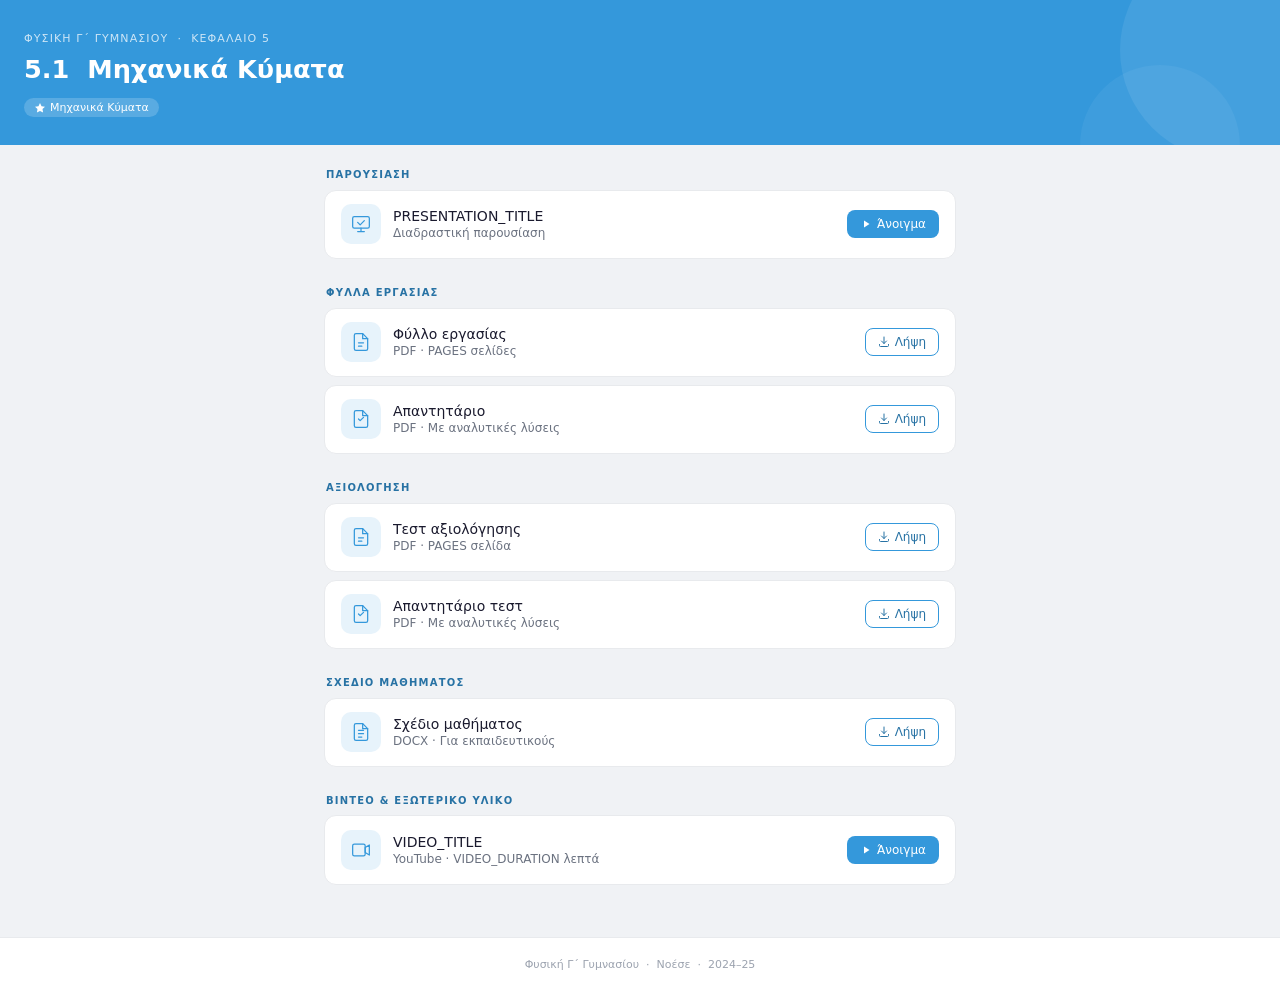
==== 05-chapter/05-01/index.html @ fda153d3 "added index page for 05-01" ====
<!DOCTYPE html>
<html lang="el">
<head>
<meta charset="UTF-8">
<meta name="viewport" content="width=device-width, initial-scale=1.0">
<title><!-- SECTION_TITLE --> — Φυσική Γ΄ Γυμνασίου</title>
<style>
  /* =====================================================
     ΟΔΗΓΙΕΣ ΠΡΟΣΑΡΜΟΓΗΣ
     =====================================================
     1. Άλλαξε το --chapter-color με το χρώμα του κεφαλαίου
     2. Συμπλήρωσε τα CHAPTER_* και SECTION_* placeholders
     3. Συμπλήρωσε τα αρχεία στα αντίστοιχα <ul> sections
     4. Διέγραψε sections που δεν χρειάζεσαι
     =====================================================

     ΧΡΩΜΑΤΑ ΚΕΦΑΛΑΙΩΝ (από template.tex):
       Κεφ. 1: #3498DB  (Μπλε)
       Κεφ. 2: #2ECC71  (Πράσινο)
       Κεφ. 3: #E74C3C  (Κόκκινο)
       Κεφ. 4: #9B59B6  (Μοβ)
       Κεφ. 5: #F1C40F  (Κίτρινο)  → text: #7a6200
       Κεφ. 6: #E67E22  (Πορτοκαλί)
       Κεφ. 7: #1ABC9C  (Τιρκουάζ)
       Κεφ. 8: #EC7063  (Κοραλί)
  ===================================================== */

  :root {
    --chapter-color: #3498DB; /* ← ΑΛΛΑΞΕ ΕΔΩ */
    --chapter-color-dark: color-mix(in srgb, var(--chapter-color) 75%, #000);
    --chapter-color-light: color-mix(in srgb, var(--chapter-color) 12%, #fff);
    --chapter-color-text: #fff; /* για κίτρινο κεφ.5 βάλε #7a6200 */
  }

  *, *::before, *::after { box-sizing: border-box; margin: 0; padding: 0; }

  body {
    font-family: 'Segoe UI', system-ui, -apple-system, sans-serif;
    background: #f0f2f5;
    color: #1a1a2e;
    min-height: 100vh;
    display: flex;
    flex-direction: column;
  }

  /* ── HEADER ── */
  .header {
    background: var(--chapter-color);
    color: var(--chapter-color-text);
    padding: 2rem 1.5rem 1.75rem;
    position: relative;
    overflow: hidden;
  }

  .header::before {
    content: '';
    position: absolute;
    right: -60px; top: -60px;
    width: 220px; height: 220px;
    border-radius: 50%;
    background: rgba(255,255,255,0.08);
    pointer-events: none;
  }

  .header::after {
    content: '';
    position: absolute;
    right: 40px; bottom: -80px;
    width: 160px; height: 160px;
    border-radius: 50%;
    background: rgba(255,255,255,0.05);
    pointer-events: none;
  }

  .breadcrumb {
    font-size: 11px;
    letter-spacing: 0.1em;
    text-transform: uppercase;
    opacity: 0.75;
    margin-bottom: 0.5rem;
    position: relative;
  }

  .header h1 {
    font-size: clamp(1.2rem, 4vw, 1.6rem);
    font-weight: 600;
    line-height: 1.3;
    position: relative;
  }

  .header-meta {
    display: flex;
    align-items: center;
    gap: 0.5rem;
    margin-top: 0.75rem;
    position: relative;
  }

  .badge {
    display: inline-flex;
    align-items: center;
    gap: 4px;
    background: rgba(255,255,255,0.18);
    border-radius: 20px;
    padding: 3px 10px;
    font-size: 11px;
    font-weight: 500;
  }

  /* ── MAIN CONTENT ── */
  main {
    flex: 1;
    padding: 1.5rem;
    max-width: 680px;
    width: 100%;
    margin: 0 auto;
  }

  .section-group {
    margin-bottom: 1.75rem;
  }

  .section-label {
    font-size: 10px;
    font-weight: 700;
    letter-spacing: 0.12em;
    text-transform: uppercase;
    color: var(--chapter-color-dark);
    margin-bottom: 0.6rem;
    padding-left: 2px;
  }

  /* ── FILE CARDS ── */
  .file-list {
    list-style: none;
    display: flex;
    flex-direction: column;
    gap: 0.5rem;
  }

  .file-card {
    background: #fff;
    border: 1px solid #e8eaed;
    border-radius: 12px;
    padding: 0.85rem 1rem;
    display: flex;
    align-items: center;
    gap: 12px;
    transition: border-color 0.15s, box-shadow 0.15s;
  }

  .file-card:hover {
    border-color: var(--chapter-color);
    box-shadow: 0 2px 12px color-mix(in srgb, var(--chapter-color) 15%, transparent);
  }

  .file-icon {
    width: 40px; height: 40px;
    border-radius: 10px;
    display: flex; align-items: center; justify-content: center;
    flex-shrink: 0;
    background: var(--chapter-color-light);
  }

  .file-icon svg { width: 20px; height: 20px; }

  .file-info { flex: 1; min-width: 0; }

  .file-name {
    font-size: 14px;
    font-weight: 500;
    color: #1a1a2e;
    white-space: nowrap;
    overflow: hidden;
    text-overflow: ellipsis;
  }

  .file-desc {
    font-size: 12px;
    color: #6b7280;
    margin-top: 2px;
  }

  .file-actions { display: flex; gap: 6px; flex-shrink: 0; }

  .btn {
    display: inline-flex;
    align-items: center;
    gap: 5px;
    border-radius: 8px;
    padding: 6px 12px;
    font-size: 12px;
    font-weight: 500;
    cursor: pointer;
    text-decoration: none;
    transition: all 0.15s;
    white-space: nowrap;
    border: 1px solid transparent;
  }

  .btn-primary {
    background: var(--chapter-color);
    color: var(--chapter-color-text);
  }
  .btn-primary:hover {
    background: var(--chapter-color-dark);
  }

  .btn-secondary {
    background: transparent;
    color: var(--chapter-color-dark);
    border-color: var(--chapter-color);
  }
  .btn-secondary:hover {
    background: var(--chapter-color-light);
  }

  /* ── FOOTER ── */
  footer {
    text-align: center;
    padding: 1.25rem;
    font-size: 11px;
    color: #9ca3af;
    border-top: 1px solid #e8eaed;
    background: #fff;
  }

  footer a { color: inherit; text-decoration: none; }

  /* ── RESPONSIVE ── */
  @media (max-width: 480px) {
    .file-name { font-size: 13px; }
    .btn { padding: 5px 9px; font-size: 11px; }
    .header { padding: 1.5rem 1.25rem 1.5rem; }
    main { padding: 1.25rem; }
  }
</style>
</head>
<body>

<!-- =====================================================
     HEADER
     Άλλαξε: CHAPTER_NUM, CHAPTER_TITLE, SECTION_NUM, SECTION_TITLE
     ===================================================== -->
<header class="header">
  <div class="breadcrumb">
    Φυσική Γ΄ Γυμνασίου &nbsp;·&nbsp; Κεφάλαιο 5
  </div>
  <h1>5.1 &nbsp;Μηχανικά Κύματα</h1>
  <div class="header-meta">
    <span class="badge">
      <!-- Εικονίδιο -->
      <svg viewBox="0 0 24 24" fill="none" width="12" height="12">
        <path d="M12 2l3.09 6.26L22 9.27l-5 4.87 1.18 6.88L12 17.77l-6.18 3.25L7 14.14 2 9.27l6.91-1.01L12 2z"
              fill="currentColor"/>
      </svg>
      Μηχανικά Κύματα
    </span>
  </div>
</header>

<!-- =====================================================
     ΠΕΡΙΕΧΟΜΕΝΟ
     Οδηγίες:
       - Διέγραψε sections που δεν χρειάζεσαι
       - Στο href βάλε το όνομα αρχείου (π.χ. presentation.html)
       - Παρουσιάσεις → btn-primary + "Άνοιγμα"
       - Downloadable → btn-secondary + "Λήψη" + download attribute
     ===================================================== -->
<main>

  <!-- ΠΑΡΟΥΣΙΑΣΗ (reveal.js) -->
  <div class="section-group">
    <div class="section-label">Παρουσίαση</div>
    <ul class="file-list">

      <li class="file-card">
        <div class="file-icon">
          <!-- Εικονίδιο presentation -->
          <svg viewBox="0 0 24 24" fill="none">
            <rect x="2" y="3" width="20" height="14" rx="2"
                  stroke="var(--chapter-color)" stroke-width="1.5"/>
            <path d="M8 21h8M12 17v4"
                  stroke="var(--chapter-color)" stroke-width="1.5" stroke-linecap="round"/>
            <path d="M8 10l3 3 5-5"
                  stroke="var(--chapter-color)" stroke-width="1.5" stroke-linecap="round" stroke-linejoin="round"/>
          </svg>
        </div>
        <div class="file-info">
          <div class="file-name">PRESENTATION_TITLE</div>
          <div class="file-desc">Διαδραστική παρουσίαση</div>
        </div>
        <div class="file-actions">
          <a href="presentation.html" class="btn btn-primary">
            <!-- play icon -->
            <svg viewBox="0 0 24 24" fill="currentColor" width="12" height="12">
              <path d="M8 5v14l11-7z"/>
            </svg>
            Άνοιγμα
          </a>
        </div>
      </li>

    </ul>
  </div>

  <!-- ΦΥΛΛΑ ΕΡΓΑΣΙΑΣ -->
  <div class="section-group">
    <div class="section-label">Φύλλα εργασίας</div>
    <ul class="file-list">

      <li class="file-card">
        <div class="file-icon">
          <!-- Εικονίδιο PDF -->
          <svg viewBox="0 0 24 24" fill="none">
            <path d="M14 2H6a2 2 0 00-2 2v16a2 2 0 002 2h12a2 2 0 002-2V8z"
                  stroke="var(--chapter-color)" stroke-width="1.5"/>
            <path d="M14 2v6h6M9 13h6M9 17h4"
                  stroke="var(--chapter-color)" stroke-width="1.5" stroke-linecap="round"/>
          </svg>
        </div>
        <div class="file-info">
          <div class="file-name">Φύλλο εργασίας</div>
          <div class="file-desc">PDF · PAGES σελίδες</div>
        </div>
        <div class="file-actions">
          <a href="worksheet.pdf" download class="btn btn-secondary">
            <!-- download icon -->
            <svg viewBox="0 0 24 24" fill="none" width="12" height="12"
                 stroke="currentColor" stroke-width="2" stroke-linecap="round">
              <path d="M12 2v13M7 10l5 5 5-5M3 17v2a2 2 0 002 2h14a2 2 0 002-2v-2"/>
            </svg>
            Λήψη
          </a>
        </div>
      </li>

      <li class="file-card">
        <div class="file-icon">
          <!-- Εικονίδιο PDF με checkmark (απαντητάριο) -->
          <svg viewBox="0 0 24 24" fill="none">
            <path d="M14 2H6a2 2 0 00-2 2v16a2 2 0 002 2h12a2 2 0 002-2V8z"
                  stroke="var(--chapter-color)" stroke-width="1.5"/>
            <path d="M14 2v6h6M9 12l2 2 4-4"
                  stroke="var(--chapter-color)" stroke-width="1.5" stroke-linecap="round" stroke-linejoin="round"/>
          </svg>
        </div>
        <div class="file-info">
          <div class="file-name">Απαντητάριο</div>
          <div class="file-desc">PDF · Με αναλυτικές λύσεις</div>
        </div>
        <div class="file-actions">
          <a href="worksheet-answers.pdf" download class="btn btn-secondary">
            <svg viewBox="0 0 24 24" fill="none" width="12" height="12"
                 stroke="currentColor" stroke-width="2" stroke-linecap="round">
              <path d="M12 2v13M7 10l5 5 5-5M3 17v2a2 2 0 002 2h14a2 2 0 002-2v-2"/>
            </svg>
            Λήψη
          </a>
        </div>
      </li>

    </ul>
  </div>

  <!-- ΑΞΙΟΛΟΓΗΣΗ -->
  <div class="section-group">
    <div class="section-label">Αξιολόγηση</div>
    <ul class="file-list">

      <li class="file-card">
        <div class="file-icon">
          <svg viewBox="0 0 24 24" fill="none">
            <path d="M14 2H6a2 2 0 00-2 2v16a2 2 0 002 2h12a2 2 0 002-2V8z"
                  stroke="var(--chapter-color)" stroke-width="1.5"/>
            <path d="M14 2v6h6M9 13h6M9 17h4"
                  stroke="var(--chapter-color)" stroke-width="1.5" stroke-linecap="round"/>
          </svg>
        </div>
        <div class="file-info">
          <div class="file-name">Τεστ αξιολόγησης</div>
          <div class="file-desc">PDF · PAGES σελίδα</div>
        </div>
        <div class="file-actions">
          <a href="test.pdf" download class="btn btn-secondary">
            <svg viewBox="0 0 24 24" fill="none" width="12" height="12"
                 stroke="currentColor" stroke-width="2" stroke-linecap="round">
              <path d="M12 2v13M7 10l5 5 5-5M3 17v2a2 2 0 002 2h14a2 2 0 002-2v-2"/>
            </svg>
            Λήψη
          </a>
        </div>
      </li>

      <li class="file-card">
        <div class="file-icon">
          <svg viewBox="0 0 24 24" fill="none">
            <path d="M14 2H6a2 2 0 00-2 2v16a2 2 0 002 2h12a2 2 0 002-2V8z"
                  stroke="var(--chapter-color)" stroke-width="1.5"/>
            <path d="M14 2v6h6M9 12l2 2 4-4"
                  stroke="var(--chapter-color)" stroke-width="1.5" stroke-linecap="round" stroke-linejoin="round"/>
          </svg>
        </div>
        <div class="file-info">
          <div class="file-name">Απαντητάριο τεστ</div>
          <div class="file-desc">PDF · Με αναλυτικές λύσεις</div>
        </div>
        <div class="file-actions">
          <a href="test-answers.pdf" download class="btn btn-secondary">
            <svg viewBox="0 0 24 24" fill="none" width="12" height="12"
                 stroke="currentColor" stroke-width="2" stroke-linecap="round">
              <path d="M12 2v13M7 10l5 5 5-5M3 17v2a2 2 0 002 2h14a2 2 0 002-2v-2"/>
            </svg>
            Λήψη
          </a>
        </div>
      </li>

    </ul>
  </div>

  <!-- ΣΧΕΔΙΟ ΜΑΘΗΜΑΤΟΣ (για εκπαιδευτικούς) -->
  <div class="section-group">
    <div class="section-label">Σχέδιο μαθήματος</div>
    <ul class="file-list">

      <li class="file-card">
        <div class="file-icon">
          <!-- Εικονίδιο DOCX -->
          <svg viewBox="0 0 24 24" fill="none">
            <path d="M14 2H6a2 2 0 00-2 2v16a2 2 0 002 2h12a2 2 0 002-2V8z"
                  stroke="var(--chapter-color)" stroke-width="1.5"/>
            <path d="M14 2v6h6M9 10h6M9 14h6M9 18h4"
                  stroke="var(--chapter-color)" stroke-width="1.5" stroke-linecap="round"/>
          </svg>
        </div>
        <div class="file-info">
          <div class="file-name">Σχέδιο μαθήματος</div>
          <div class="file-desc">DOCX · Για εκπαιδευτικούς</div>
        </div>
        <div class="file-actions">
          <a href="lesson-plan.docx" download class="btn btn-secondary">
            <svg viewBox="0 0 24 24" fill="none" width="12" height="12"
                 stroke="currentColor" stroke-width="2" stroke-linecap="round">
              <path d="M12 2v13M7 10l5 5 5-5M3 17v2a2 2 0 002 2h14a2 2 0 002-2v-2"/>
            </svg>
            Λήψη
          </a>
        </div>
      </li>

    </ul>
  </div>

  <!-- ΒΙΝΤΕΟ / ΕΞΩΤΕΡΙΚΟ ΥΛΙΚΟ -->
  <div class="section-group">
    <div class="section-label">Βίντεο &amp; Εξωτερικό υλικό</div>
    <ul class="file-list">

      <li class="file-card">
        <div class="file-icon">
          <!-- Εικονίδιο video -->
          <svg viewBox="0 0 24 24" fill="none">
            <rect x="2" y="5" width="15" height="14" rx="2"
                  stroke="var(--chapter-color)" stroke-width="1.5"/>
            <path d="M17 9l5-3v12l-5-3V9z"
                  stroke="var(--chapter-color)" stroke-width="1.5" stroke-linejoin="round"/>
          </svg>
        </div>
        <div class="file-info">
          <div class="file-name">VIDEO_TITLE</div>
          <div class="file-desc">YouTube · VIDEO_DURATION λεπτά</div>
        </div>
        <div class="file-actions">
          <a href="VIDEO_URL" target="_blank" rel="noopener" class="btn btn-primary">
            <svg viewBox="0 0 24 24" fill="currentColor" width="12" height="12">
              <path d="M8 5v14l11-7z"/>
            </svg>
            Άνοιγμα
          </a>
        </div>
      </li>

    </ul>
  </div>

</main>

<!-- =====================================================
     FOOTER
     ===================================================== -->
<footer>
  <a href="https://emnik.github.io/physics-gym-c/">Φυσική Γ΄ Γυμνασίου</a>
  &nbsp;·&nbsp; Νοέσε &nbsp;·&nbsp; 2024–25
</footer>

</body>
</html>
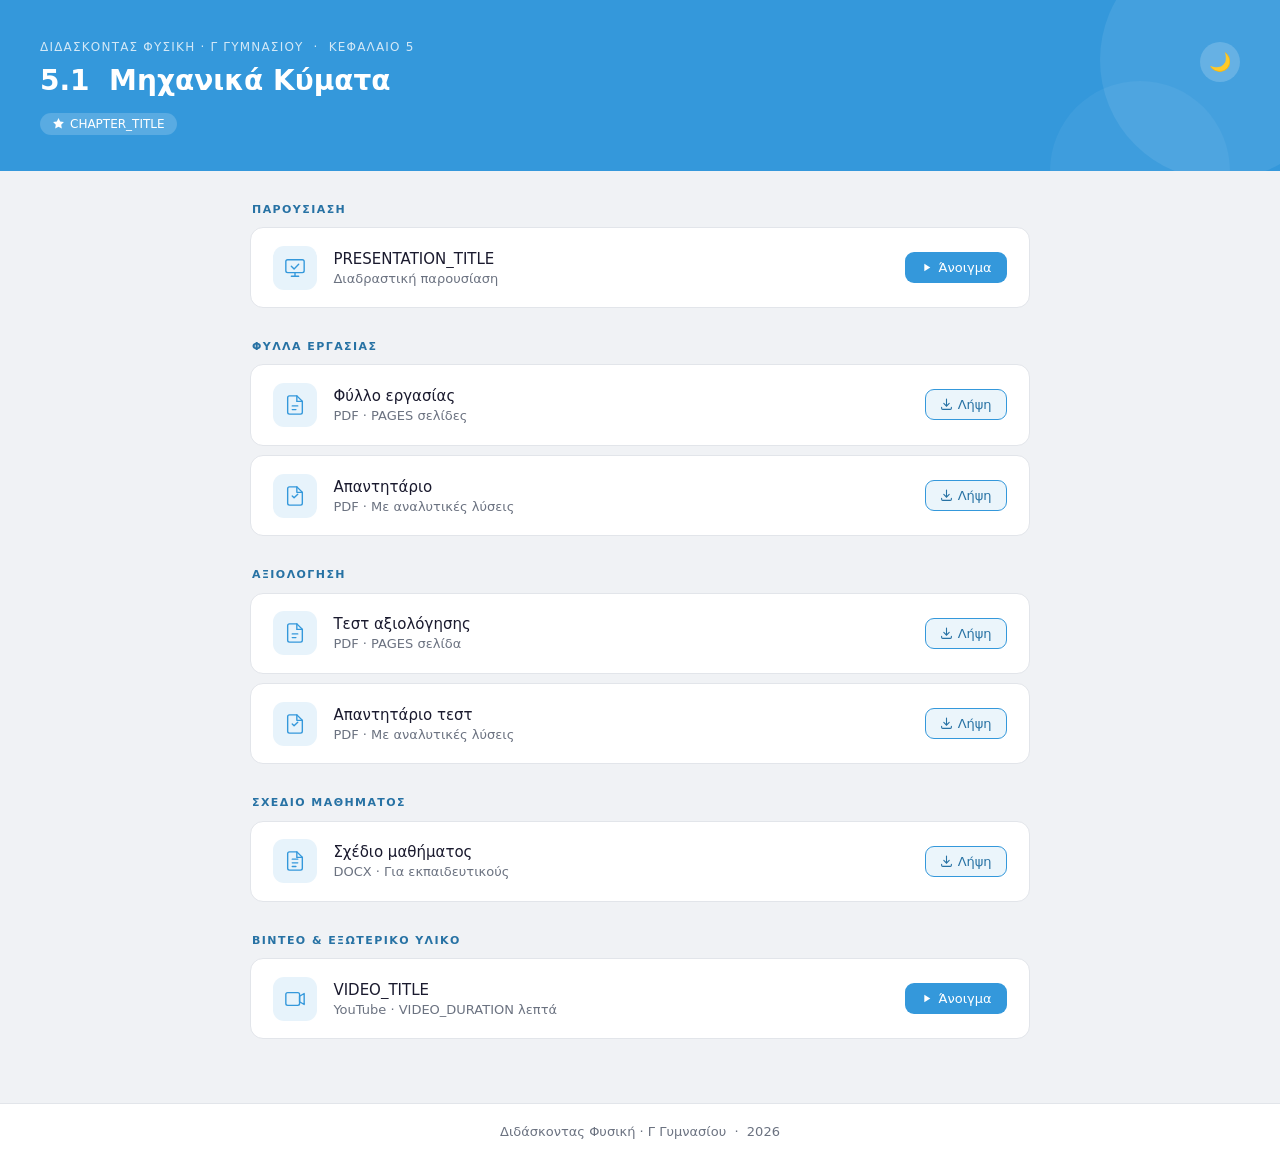
==== commit 6df37d06: "template updated - 05-01 index updated" ====
--- a/05-chapter/05-01/index.html
+++ b/05-chapter/05-01/index.html
@@ -3,7 +3,7 @@
 <head>
 <meta charset="UTF-8">
 <meta name="viewport" content="width=device-width, initial-scale=1.0">
-<title><!-- SECTION_TITLE --> — Φυσική Γ΄ Γυμνασίου</title>
+<title>5 Μηχανικά Κύματα — Διδάσκοντας Φυσική · Γ Γυμνασίου</title>
 <style>
   /* =====================================================
      ΟΔΗΓΙΕΣ ΠΡΟΣΑΡΜΟΓΗΣ
@@ -12,14 +12,13 @@
      2. Συμπλήρωσε τα CHAPTER_* και SECTION_* placeholders
      3. Συμπλήρωσε τα αρχεία στα αντίστοιχα <ul> sections
      4. Διέγραψε sections που δεν χρειάζεσαι
-     =====================================================
 
      ΧΡΩΜΑΤΑ ΚΕΦΑΛΑΙΩΝ (από template.tex):
        Κεφ. 1: #3498DB  (Μπλε)
        Κεφ. 2: #2ECC71  (Πράσινο)
        Κεφ. 3: #E74C3C  (Κόκκινο)
        Κεφ. 4: #9B59B6  (Μοβ)
-       Κεφ. 5: #F1C40F  (Κίτρινο)  → text: #7a6200
+       Κεφ. 5: #F1C40F  (Κίτρινο)  → text dark: #7a6200
        Κεφ. 6: #E67E22  (Πορτοκαλί)
        Κεφ. 7: #1ABC9C  (Τιρκουάζ)
        Κεφ. 8: #EC7063  (Κοραλί)
@@ -27,106 +26,175 @@
 
   :root {
     --chapter-color: #3498DB; /* ← ΑΛΛΑΞΕ ΕΔΩ */
-    --chapter-color-dark: color-mix(in srgb, var(--chapter-color) 75%, #000);
-    --chapter-color-light: color-mix(in srgb, var(--chapter-color) 12%, #fff);
-    --chapter-color-text: #fff; /* για κίτρινο κεφ.5 βάλε #7a6200 */
+  }
+
+  /* ── LIGHT THEME ── */
+  [data-theme="light"] {
+    --bg:            #f0f2f5;
+    --bg-card:       #ffffff;
+    --bg-footer:     #ffffff;
+    --border:        #e2e5ea;
+    --text-primary:  #1a1a2e;
+    --text-secondary:#6b7280;
+    --text-label:    color-mix(in srgb, var(--chapter-color) 75%, #000);
+    --shadow-hover:  color-mix(in srgb, var(--chapter-color) 15%, transparent);
+    --btn-sec-text:  color-mix(in srgb, var(--chapter-color) 75%, #000);
+    --btn-sec-bg:    color-mix(in srgb, var(--chapter-color) 10%, #fff);
+    --icon-bg:       color-mix(in srgb, var(--chapter-color) 12%, #fff);
+  }
+
+  /* ── DARK THEME ── */
+  [data-theme="dark"] {
+    --bg:            #0f1117;
+    --bg-card:       #1a1d27;
+    --bg-footer:     #13151f;
+    --border:        #2a2d3a;
+    --text-primary:  #e8eaf0;
+    --text-secondary:#8b92a8;
+    --text-label:    color-mix(in srgb, var(--chapter-color) 85%, #fff);
+    --shadow-hover:  color-mix(in srgb, var(--chapter-color) 20%, transparent);
+    --btn-sec-text:  color-mix(in srgb, var(--chapter-color) 90%, #fff);
+    --btn-sec-bg:    color-mix(in srgb, var(--chapter-color) 12%, #1a1d27);
+    --icon-bg:       color-mix(in srgb, var(--chapter-color) 15%, #1a1d27);
   }
 
   *, *::before, *::after { box-sizing: border-box; margin: 0; padding: 0; }
 
   body {
     font-family: 'Segoe UI', system-ui, -apple-system, sans-serif;
-    background: #f0f2f5;
-    color: #1a1a2e;
+    background: var(--bg);
+    color: var(--text-primary);
     min-height: 100vh;
     display: flex;
     flex-direction: column;
-  }
+    transition: background 0.25s, color 0.25s;
+    font-size: 15px;
+  }
+  @media (min-width: 600px) { body { font-size: 16px; } }
 
   /* ── HEADER ── */
   .header {
     background: var(--chapter-color);
-    color: var(--chapter-color-text);
-    padding: 2rem 1.5rem 1.75rem;
+    color: #fff;
+    padding: 2rem 1.75rem 2rem;
     position: relative;
     overflow: hidden;
   }
+  @media (min-width: 600px) {
+    .header { padding: 2.5rem 2.5rem 2.25rem; }
+    .header h1 { font-size: 2rem; }
+    .breadcrumb { font-size: 13px; }
+  }
+  .header-dark-text,
+  .header-dark-text .badge { color: #7a6200; }
+  .header-dark-text .badge { background: rgba(0,0,0,0.12); }
+  .header-dark-text .theme-toggle { background: rgba(0,0,0,0.12); }
 
   .header::before {
     content: '';
     position: absolute;
     right: -60px; top: -60px;
-    width: 220px; height: 220px;
+    width: 240px; height: 240px;
     border-radius: 50%;
     background: rgba(255,255,255,0.08);
     pointer-events: none;
   }
-
   .header::after {
     content: '';
     position: absolute;
-    right: 40px; bottom: -80px;
-    width: 160px; height: 160px;
+    right: 50px; bottom: -90px;
+    width: 180px; height: 180px;
     border-radius: 50%;
     background: rgba(255,255,255,0.05);
     pointer-events: none;
   }
 
+  .header-top {
+    display: flex;
+    justify-content: space-between;
+    align-items: flex-start;
+    gap: 1rem;
+  }
+
+  .header-text { flex: 1; position: relative; }
+
   .breadcrumb {
-    font-size: 11px;
+    font-size: 12px;
     letter-spacing: 0.1em;
     text-transform: uppercase;
-    opacity: 0.75;
-    margin-bottom: 0.5rem;
-    position: relative;
+    opacity: 0.78;
+    margin-bottom: 0.55rem;
   }
 
   .header h1 {
-    font-size: clamp(1.2rem, 4vw, 1.6rem);
+    font-size: clamp(1.25rem, 4.5vw, 1.75rem);
     font-weight: 600;
     line-height: 1.3;
-    position: relative;
   }
 
   .header-meta {
     display: flex;
     align-items: center;
     gap: 0.5rem;
-    margin-top: 0.75rem;
+    margin-top: 0.85rem;
     position: relative;
   }
 
   .badge {
     display: inline-flex;
     align-items: center;
-    gap: 4px;
+    gap: 5px;
     background: rgba(255,255,255,0.18);
     border-radius: 20px;
-    padding: 3px 10px;
-    font-size: 11px;
+    padding: 4px 12px;
+    font-size: 12px;
     font-weight: 500;
-  }
-
-  /* ── MAIN CONTENT ── */
+    color: #fff;
+  }
+
+  /* ── DARK/LIGHT TOGGLE ── */
+  .theme-toggle {
+    flex-shrink: 0;
+    position: relative;
+    z-index: 1;
+    background: rgba(255,255,255,0.18);
+    border: none;
+    border-radius: 50%;
+    width: 40px; height: 40px;
+    cursor: pointer;
+    display: flex;
+    align-items: center;
+    justify-content: center;
+    font-size: 18px;
+    transition: background 0.2s, transform 0.2s;
+    margin-top: 2px;
+  }
+  .theme-toggle:hover {
+    background: rgba(255,255,255,0.28);
+    transform: scale(1.08);
+  }
+
+  /* ── MAIN ── */
   main {
     flex: 1;
     padding: 1.5rem;
-    max-width: 680px;
+    max-width: 860px;
     width: 100%;
     margin: 0 auto;
   }
-
-  .section-group {
-    margin-bottom: 1.75rem;
-  }
+  @media (min-width: 600px) {
+    main { padding: 2rem 2.5rem; }
+  }
+
+  .section-group { margin-bottom: 2rem; }
 
   .section-label {
-    font-size: 10px;
+    font-size: 11px;
     font-weight: 700;
-    letter-spacing: 0.12em;
+    letter-spacing: 0.13em;
     text-transform: uppercase;
-    color: var(--chapter-color-dark);
-    margin-bottom: 0.6rem;
+    color: var(--text-label);
+    margin-bottom: 0.7rem;
     padding-left: 2px;
   }
 
@@ -135,61 +203,70 @@
     list-style: none;
     display: flex;
     flex-direction: column;
-    gap: 0.5rem;
+    gap: 0.6rem;
   }
 
   .file-card {
-    background: #fff;
-    border: 1px solid #e8eaed;
-    border-radius: 12px;
-    padding: 0.85rem 1rem;
+    background: var(--bg-card);
+    border: 1px solid var(--border);
+    border-radius: 13px;
+    padding: 1rem 1.1rem;
     display: flex;
     align-items: center;
-    gap: 12px;
-    transition: border-color 0.15s, box-shadow 0.15s;
+    gap: 14px;
+    transition: border-color 0.15s, box-shadow 0.15s, background 0.25s;
+  }
+  @media (min-width: 600px) {
+    .file-card { padding: 1.1rem 1.4rem; gap: 16px; }
+    .file-name { font-size: 16px; }
+    .file-desc { font-size: 14px; }
+    .file-icon { width: 48px; height: 48px; border-radius: 12px; }
+    .btn       { padding: 8px 16px; font-size: 14px; }
   }
 
   .file-card:hover {
     border-color: var(--chapter-color);
-    box-shadow: 0 2px 12px color-mix(in srgb, var(--chapter-color) 15%, transparent);
+    box-shadow: 0 2px 16px var(--shadow-hover);
   }
 
   .file-icon {
-    width: 40px; height: 40px;
-    border-radius: 10px;
+    width: 44px; height: 44px;
+    border-radius: 11px;
     display: flex; align-items: center; justify-content: center;
     flex-shrink: 0;
-    background: var(--chapter-color-light);
-  }
-
-  .file-icon svg { width: 20px; height: 20px; }
+    background: var(--icon-bg);
+    transition: background 0.25s;
+  }
+  .file-icon svg { width: 22px; height: 22px; }
 
   .file-info { flex: 1; min-width: 0; }
 
   .file-name {
-    font-size: 14px;
+    font-size: 15px;
     font-weight: 500;
-    color: #1a1a2e;
+    color: var(--text-primary);
     white-space: nowrap;
     overflow: hidden;
     text-overflow: ellipsis;
+    transition: color 0.25s;
   }
 
   .file-desc {
-    font-size: 12px;
-    color: #6b7280;
-    margin-top: 2px;
-  }
-
-  .file-actions { display: flex; gap: 6px; flex-shrink: 0; }
+    font-size: 13px;
+    color: var(--text-secondary);
+    margin-top: 3px;
+    transition: color 0.25s;
+  }
+
+  .file-actions { display: flex; gap: 7px; flex-shrink: 0; }
 
   .btn {
     display: inline-flex;
     align-items: center;
     gap: 5px;
-    border-radius: 8px;
-    padding: 6px 12px;
-    font-size: 12px;
+    border-radius: 9px;
+    padding: 7px 14px;
+    font-size: 13px;
     font-weight: 500;
     cursor: pointer;
     text-decoration: none;
@@ -200,39 +277,37 @@
 
   .btn-primary {
     background: var(--chapter-color);
-    color: var(--chapter-color-text);
-  }
-  .btn-primary:hover {
-    background: var(--chapter-color-dark);
-  }
+    color: #fff;
+  }
+  .btn-primary:hover { filter: brightness(1.1); }
 
   .btn-secondary {
-    background: transparent;
-    color: var(--chapter-color-dark);
+    background: var(--btn-sec-bg);
+    color: var(--btn-sec-text);
     border-color: var(--chapter-color);
   }
-  .btn-secondary:hover {
-    background: var(--chapter-color-light);
-  }
+  .btn-secondary:hover { filter: brightness(1.08); }
 
   /* ── FOOTER ── */
   footer {
     text-align: center;
     padding: 1.25rem;
-    font-size: 11px;
-    color: #9ca3af;
-    border-top: 1px solid #e8eaed;
-    background: #fff;
-  }
-
-  footer a { color: inherit; text-decoration: none; }
+    font-size: 13px;
+    color: var(--text-secondary);
+    border-top: 1px solid var(--border);
+    background: var(--bg-footer);
+    transition: background 0.25s, color 0.25s, border-color 0.25s;
+  }
+  footer a { color: var(--text-secondary); text-decoration: none; }
+  footer a:hover { color: var(--chapter-color); }
 
   /* ── RESPONSIVE ── */
   @media (max-width: 480px) {
-    .file-name { font-size: 13px; }
-    .btn { padding: 5px 9px; font-size: 11px; }
-    .header { padding: 1.5rem 1.25rem 1.5rem; }
+    .header { padding: 1.5rem 1.25rem; }
     main { padding: 1.25rem; }
+    .file-name { font-size: 14px; }
+    .btn { padding: 6px 11px; font-size: 12px; }
+    .file-icon { width: 40px; height: 40px; }
   }
 </style>
 </head>
@@ -241,31 +316,38 @@
 <!-- =====================================================
      HEADER
      Άλλαξε: CHAPTER_NUM, CHAPTER_TITLE, SECTION_NUM, SECTION_TITLE
+     Για κεφ. 5 (κίτρινο): <header class="header header-dark-text">
      ===================================================== -->
 <header class="header">
-  <div class="breadcrumb">
-    Φυσική Γ΄ Γυμνασίου &nbsp;·&nbsp; Κεφάλαιο 5
-  </div>
-  <h1>5.1 &nbsp;Μηχανικά Κύματα</h1>
-  <div class="header-meta">
-    <span class="badge">
-      <!-- Εικονίδιο -->
-      <svg viewBox="0 0 24 24" fill="none" width="12" height="12">
-        <path d="M12 2l3.09 6.26L22 9.27l-5 4.87 1.18 6.88L12 17.77l-6.18 3.25L7 14.14 2 9.27l6.91-1.01L12 2z"
-              fill="currentColor"/>
-      </svg>
-      Μηχανικά Κύματα
-    </span>
+  <div class="header-top">
+    <div class="header-text">
+      <div class="breadcrumb">
+        Διδάσκοντας Φυσική · Γ Γυμνασίου &nbsp;·&nbsp; Κεφάλαιο 5
+      </div>
+      <h1>5.1 &nbsp;Μηχανικά Κύματα</h1>
+      <div class="header-meta">
+        <span class="badge">
+          <svg viewBox="0 0 24 24" fill="none" width="13" height="13">
+            <path d="M12 2l3.09 6.26L22 9.27l-5 4.87 1.18 6.88L12 17.77l-6.18 3.25L7 14.14 2 9.27l6.91-1.01L12 2z"
+                  fill="currentColor"/>
+          </svg>
+          CHAPTER_TITLE
+        </span>
+      </div>
+    </div>
+    <button class="theme-toggle" id="themeToggle"
+            aria-label="Εναλλαγή θέματος" title="Φωτεινό / Σκούρο">
+      ☀️
+    </button>
   </div>
 </header>
 
 <!-- =====================================================
      ΠΕΡΙΕΧΟΜΕΝΟ
-     Οδηγίες:
-       - Διέγραψε sections που δεν χρειάζεσαι
-       - Στο href βάλε το όνομα αρχείου (π.χ. presentation.html)
-       - Παρουσιάσεις → btn-primary + "Άνοιγμα"
-       - Downloadable → btn-secondary + "Λήψη" + download attribute
+     - Διέγραψε sections που δεν χρειάζεσαι
+     - Παρουσιάσεις → btn-primary + "Άνοιγμα"
+     - Downloadable  → btn-secondary + "Λήψη" + download attribute
+     - Εξωτερικά     → btn-primary + target="_blank"
      ===================================================== -->
 <main>
 
@@ -276,7 +358,6 @@
 
       <li class="file-card">
         <div class="file-icon">
-          <!-- Εικονίδιο presentation -->
           <svg viewBox="0 0 24 24" fill="none">
             <rect x="2" y="3" width="20" height="14" rx="2"
                   stroke="var(--chapter-color)" stroke-width="1.5"/>
@@ -292,8 +373,7 @@
         </div>
         <div class="file-actions">
           <a href="presentation.html" class="btn btn-primary">
-            <!-- play icon -->
-            <svg viewBox="0 0 24 24" fill="currentColor" width="12" height="12">
+            <svg viewBox="0 0 24 24" fill="currentColor" width="13" height="13">
               <path d="M8 5v14l11-7z"/>
             </svg>
             Άνοιγμα
@@ -307,65 +387,6 @@
   <!-- ΦΥΛΛΑ ΕΡΓΑΣΙΑΣ -->
   <div class="section-group">
     <div class="section-label">Φύλλα εργασίας</div>
-    <ul class="file-list">
-
-      <li class="file-card">
-        <div class="file-icon">
-          <!-- Εικονίδιο PDF -->
-          <svg viewBox="0 0 24 24" fill="none">
-            <path d="M14 2H6a2 2 0 00-2 2v16a2 2 0 002 2h12a2 2 0 002-2V8z"
-                  stroke="var(--chapter-color)" stroke-width="1.5"/>
-            <path d="M14 2v6h6M9 13h6M9 17h4"
-                  stroke="var(--chapter-color)" stroke-width="1.5" stroke-linecap="round"/>
-          </svg>
-        </div>
-        <div class="file-info">
-          <div class="file-name">Φύλλο εργασίας</div>
-          <div class="file-desc">PDF · PAGES σελίδες</div>
-        </div>
-        <div class="file-actions">
-          <a href="worksheet.pdf" download class="btn btn-secondary">
-            <!-- download icon -->
-            <svg viewBox="0 0 24 24" fill="none" width="12" height="12"
-                 stroke="currentColor" stroke-width="2" stroke-linecap="round">
-              <path d="M12 2v13M7 10l5 5 5-5M3 17v2a2 2 0 002 2h14a2 2 0 002-2v-2"/>
-            </svg>
-            Λήψη
-          </a>
-        </div>
-      </li>
-
-      <li class="file-card">
-        <div class="file-icon">
-          <!-- Εικονίδιο PDF με checkmark (απαντητάριο) -->
-          <svg viewBox="0 0 24 24" fill="none">
-            <path d="M14 2H6a2 2 0 00-2 2v16a2 2 0 002 2h12a2 2 0 002-2V8z"
-                  stroke="var(--chapter-color)" stroke-width="1.5"/>
-            <path d="M14 2v6h6M9 12l2 2 4-4"
-                  stroke="var(--chapter-color)" stroke-width="1.5" stroke-linecap="round" stroke-linejoin="round"/>
-          </svg>
-        </div>
-        <div class="file-info">
-          <div class="file-name">Απαντητάριο</div>
-          <div class="file-desc">PDF · Με αναλυτικές λύσεις</div>
-        </div>
-        <div class="file-actions">
-          <a href="worksheet-answers.pdf" download class="btn btn-secondary">
-            <svg viewBox="0 0 24 24" fill="none" width="12" height="12"
-                 stroke="currentColor" stroke-width="2" stroke-linecap="round">
-              <path d="M12 2v13M7 10l5 5 5-5M3 17v2a2 2 0 002 2h14a2 2 0 002-2v-2"/>
-            </svg>
-            Λήψη
-          </a>
-        </div>
-      </li>
-
-    </ul>
-  </div>
-
-  <!-- ΑΞΙΟΛΟΓΗΣΗ -->
-  <div class="section-group">
-    <div class="section-label">Αξιολόγηση</div>
     <ul class="file-list">
 
       <li class="file-card">
@@ -378,12 +399,12 @@
           </svg>
         </div>
         <div class="file-info">
-          <div class="file-name">Τεστ αξιολόγησης</div>
-          <div class="file-desc">PDF · PAGES σελίδα</div>
+          <div class="file-name">Φύλλο εργασίας</div>
+          <div class="file-desc">PDF · PAGES σελίδες</div>
         </div>
         <div class="file-actions">
-          <a href="test.pdf" download class="btn btn-secondary">
-            <svg viewBox="0 0 24 24" fill="none" width="12" height="12"
+          <a href="worksheet.pdf" download class="btn btn-secondary">
+            <svg viewBox="0 0 24 24" fill="none" width="13" height="13"
                  stroke="currentColor" stroke-width="2" stroke-linecap="round">
               <path d="M12 2v13M7 10l5 5 5-5M3 17v2a2 2 0 002 2h14a2 2 0 002-2v-2"/>
             </svg>
@@ -402,12 +423,12 @@
           </svg>
         </div>
         <div class="file-info">
-          <div class="file-name">Απαντητάριο τεστ</div>
+          <div class="file-name">Απαντητάριο</div>
           <div class="file-desc">PDF · Με αναλυτικές λύσεις</div>
         </div>
         <div class="file-actions">
-          <a href="test-answers.pdf" download class="btn btn-secondary">
-            <svg viewBox="0 0 24 24" fill="none" width="12" height="12"
+          <a href="worksheet-answers.pdf" download class="btn btn-secondary">
+            <svg viewBox="0 0 24 24" fill="none" width="13" height="13"
                  stroke="currentColor" stroke-width="2" stroke-linecap="round">
               <path d="M12 2v13M7 10l5 5 5-5M3 17v2a2 2 0 002 2h14a2 2 0 002-2v-2"/>
             </svg>
@@ -419,14 +440,69 @@
     </ul>
   </div>
 
-  <!-- ΣΧΕΔΙΟ ΜΑΘΗΜΑΤΟΣ (για εκπαιδευτικούς) -->
+  <!-- ΑΞΙΟΛΟΓΗΣΗ -->
+  <div class="section-group">
+    <div class="section-label">Αξιολόγηση</div>
+    <ul class="file-list">
+
+      <li class="file-card">
+        <div class="file-icon">
+          <svg viewBox="0 0 24 24" fill="none">
+            <path d="M14 2H6a2 2 0 00-2 2v16a2 2 0 002 2h12a2 2 0 002-2V8z"
+                  stroke="var(--chapter-color)" stroke-width="1.5"/>
+            <path d="M14 2v6h6M9 13h6M9 17h4"
+                  stroke="var(--chapter-color)" stroke-width="1.5" stroke-linecap="round"/>
+          </svg>
+        </div>
+        <div class="file-info">
+          <div class="file-name">Τεστ αξιολόγησης</div>
+          <div class="file-desc">PDF · PAGES σελίδα</div>
+        </div>
+        <div class="file-actions">
+          <a href="test.pdf" download class="btn btn-secondary">
+            <svg viewBox="0 0 24 24" fill="none" width="13" height="13"
+                 stroke="currentColor" stroke-width="2" stroke-linecap="round">
+              <path d="M12 2v13M7 10l5 5 5-5M3 17v2a2 2 0 002 2h14a2 2 0 002-2v-2"/>
+            </svg>
+            Λήψη
+          </a>
+        </div>
+      </li>
+
+      <li class="file-card">
+        <div class="file-icon">
+          <svg viewBox="0 0 24 24" fill="none">
+            <path d="M14 2H6a2 2 0 00-2 2v16a2 2 0 002 2h12a2 2 0 002-2V8z"
+                  stroke="var(--chapter-color)" stroke-width="1.5"/>
+            <path d="M14 2v6h6M9 12l2 2 4-4"
+                  stroke="var(--chapter-color)" stroke-width="1.5" stroke-linecap="round" stroke-linejoin="round"/>
+          </svg>
+        </div>
+        <div class="file-info">
+          <div class="file-name">Απαντητάριο τεστ</div>
+          <div class="file-desc">PDF · Με αναλυτικές λύσεις</div>
+        </div>
+        <div class="file-actions">
+          <a href="test-answers.pdf" download class="btn btn-secondary">
+            <svg viewBox="0 0 24 24" fill="none" width="13" height="13"
+                 stroke="currentColor" stroke-width="2" stroke-linecap="round">
+              <path d="M12 2v13M7 10l5 5 5-5M3 17v2a2 2 0 002 2h14a2 2 0 002-2v-2"/>
+            </svg>
+            Λήψη
+          </a>
+        </div>
+      </li>
+
+    </ul>
+  </div>
+
+  <!-- ΣΧΕΔΙΟ ΜΑΘΗΜΑΤΟΣ -->
   <div class="section-group">
     <div class="section-label">Σχέδιο μαθήματος</div>
     <ul class="file-list">
 
       <li class="file-card">
         <div class="file-icon">
-          <!-- Εικονίδιο DOCX -->
           <svg viewBox="0 0 24 24" fill="none">
             <path d="M14 2H6a2 2 0 00-2 2v16a2 2 0 002 2h12a2 2 0 002-2V8z"
                   stroke="var(--chapter-color)" stroke-width="1.5"/>
@@ -440,7 +516,7 @@
         </div>
         <div class="file-actions">
           <a href="lesson-plan.docx" download class="btn btn-secondary">
-            <svg viewBox="0 0 24 24" fill="none" width="12" height="12"
+            <svg viewBox="0 0 24 24" fill="none" width="13" height="13"
                  stroke="currentColor" stroke-width="2" stroke-linecap="round">
               <path d="M12 2v13M7 10l5 5 5-5M3 17v2a2 2 0 002 2h14a2 2 0 002-2v-2"/>
             </svg>
@@ -459,7 +535,6 @@
 
       <li class="file-card">
         <div class="file-icon">
-          <!-- Εικονίδιο video -->
           <svg viewBox="0 0 24 24" fill="none">
             <rect x="2" y="5" width="15" height="14" rx="2"
                   stroke="var(--chapter-color)" stroke-width="1.5"/>
@@ -473,7 +548,7 @@
         </div>
         <div class="file-actions">
           <a href="VIDEO_URL" target="_blank" rel="noopener" class="btn btn-primary">
-            <svg viewBox="0 0 24 24" fill="currentColor" width="12" height="12">
+            <svg viewBox="0 0 24 24" fill="currentColor" width="13" height="13">
               <path d="M8 5v14l11-7z"/>
             </svg>
             Άνοιγμα
@@ -486,13 +561,40 @@
 
 </main>
 
-<!-- =====================================================
-     FOOTER
-     ===================================================== -->
 <footer>
-  <a href="https://emnik.github.io/physics-gym-c/">Φυσική Γ΄ Γυμνασίου</a>
-  &nbsp;·&nbsp; Νοέσε &nbsp;·&nbsp; 2024–25
+  <a href="https://emnik.github.io/physics-gym-c/">Διδάσκοντας Φυσική · Γ Γυμνασίου</a>
+  &nbsp;·&nbsp; 2026
 </footer>
+
+<script>
+  const toggle = document.getElementById('themeToggle');
+  const html   = document.documentElement;
+
+  // Προτεραιότητα: 1) αποθηκευμένη επιλογή χρήστη, 2) ρύθμιση συσκευής
+  const saved  = localStorage.getItem('pgc-theme');
+  const system = window.matchMedia('(prefers-color-scheme: dark)').matches ? 'dark' : 'light';
+  const active = saved || system;
+
+  html.setAttribute('data-theme', active);
+  toggle.textContent = active === 'dark' ? '☀️' : '🌙';
+
+  // Αν αλλάξουν οι ρυθμίσεις συσκευής και ο χρήστης δεν έχει επιλέξει χειροκίνητα
+  window.matchMedia('(prefers-color-scheme: dark)').addEventListener('change', e => {
+    if (!localStorage.getItem('pgc-theme')) {
+      const next = e.matches ? 'dark' : 'light';
+      html.setAttribute('data-theme', next);
+      toggle.textContent = next === 'dark' ? '☀️' : '🌙';
+    }
+  });
+
+  toggle.addEventListener('click', () => {
+    const current = html.getAttribute('data-theme');
+    const next    = current === 'dark' ? 'light' : 'dark';
+    html.setAttribute('data-theme', next);
+    toggle.textContent = next === 'dark' ? '☀️' : '🌙';
+    localStorage.setItem('pgc-theme', next);
+  });
+</script>
 
 </body>
 </html>
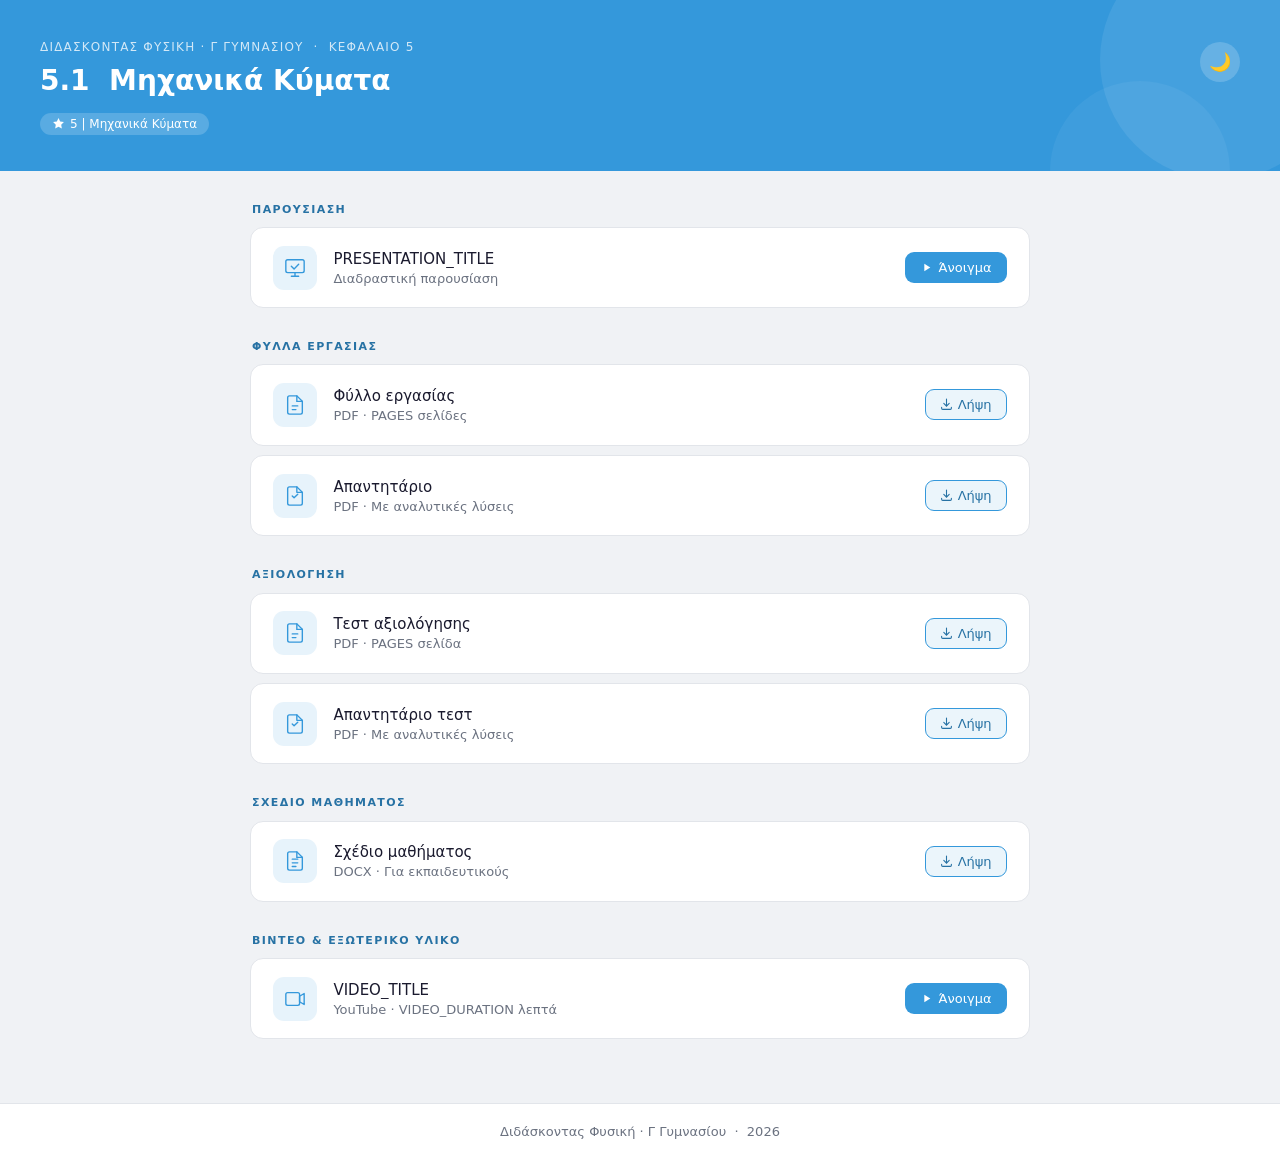
==== commit bc8e12aa: "05-01 index add chapter title" ====
--- a/05-chapter/05-01/index.html
+++ b/05-chapter/05-01/index.html
@@ -331,7 +331,7 @@
             <path d="M12 2l3.09 6.26L22 9.27l-5 4.87 1.18 6.88L12 17.77l-6.18 3.25L7 14.14 2 9.27l6.91-1.01L12 2z"
                   fill="currentColor"/>
           </svg>
-          CHAPTER_TITLE
+          5 | Μηχανικά Κύματα
         </span>
       </div>
     </div>
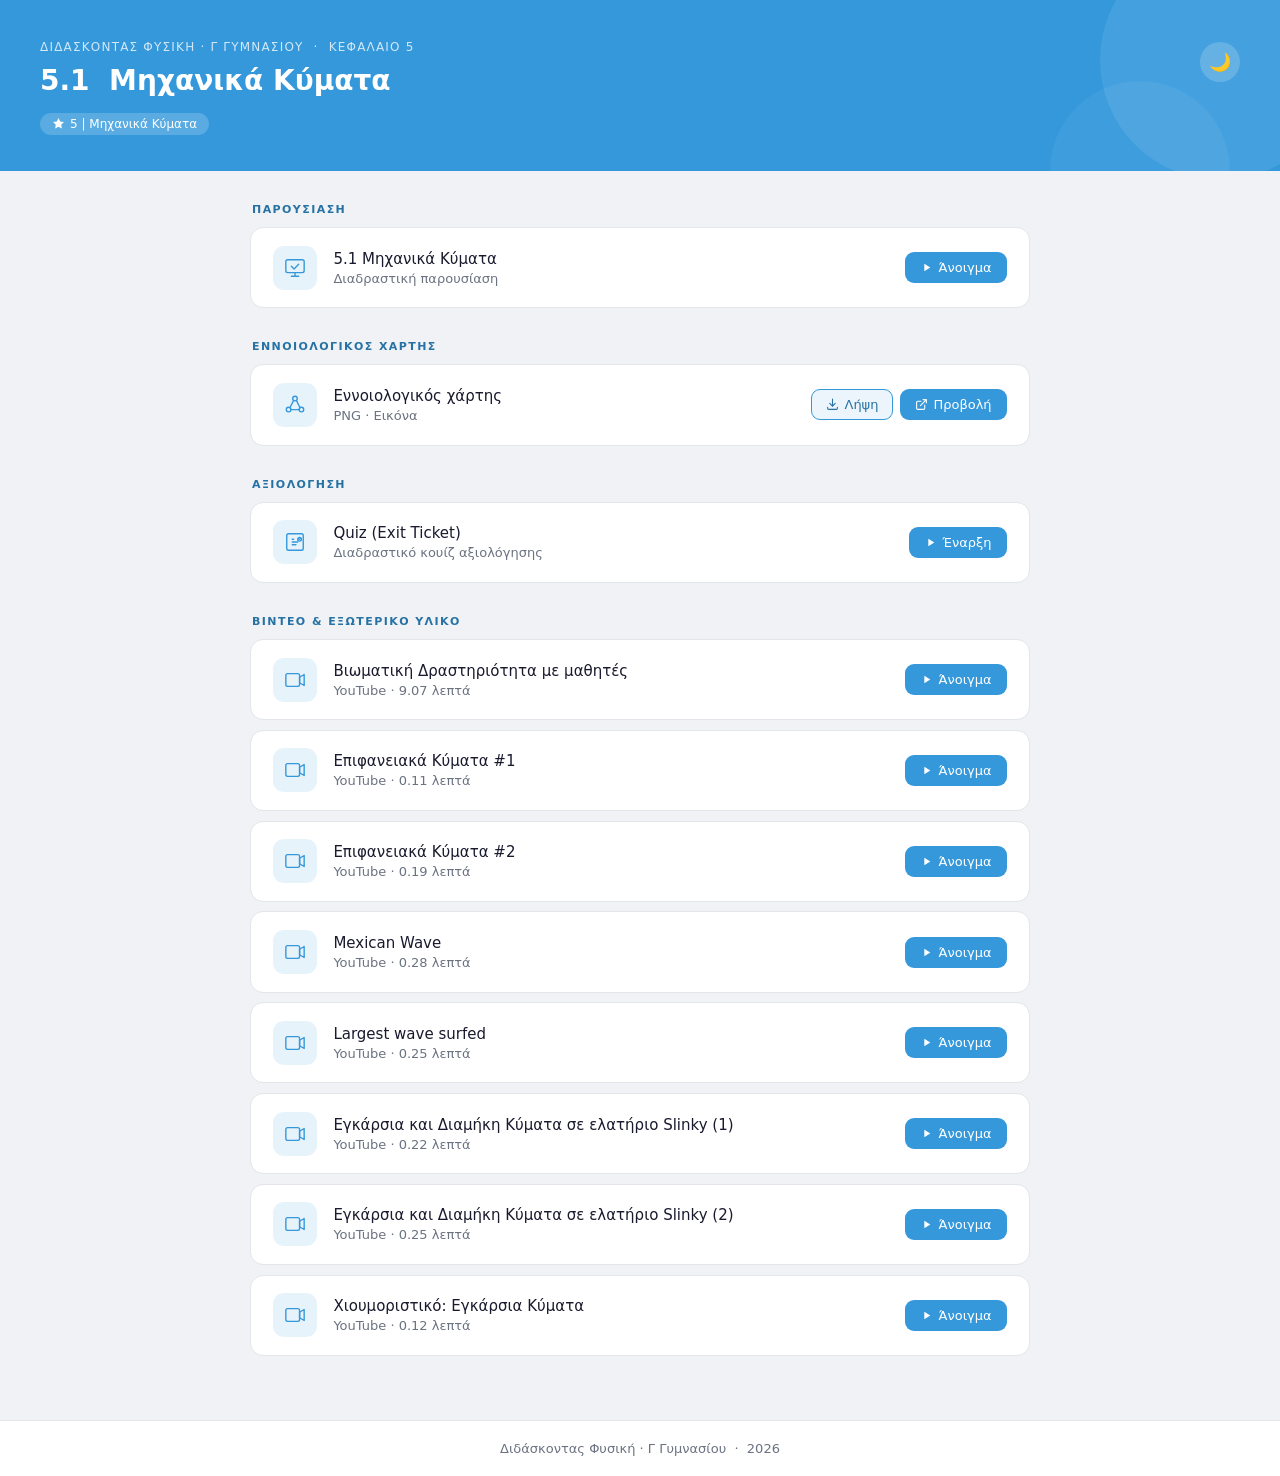
==== commit cd728ae6: "- Update template with exit ticket quiz and concept map - Add 05-01 concept map - Rename quiz file t" ====
--- a/05-chapter/05-01/index.html
+++ b/05-chapter/05-01/index.html
@@ -368,11 +368,11 @@
           </svg>
         </div>
         <div class="file-info">
-          <div class="file-name">PRESENTATION_TITLE</div>
+          <div class="file-name">5.1 Μηχανικά Κύματα</div>
           <div class="file-desc">Διαδραστική παρουσίαση</div>
         </div>
         <div class="file-actions">
-          <a href="presentation.html" class="btn btn-primary">
+          <a href="presentation/index.html" class="btn btn-primary">
             <svg viewBox="0 0 24 24" fill="currentColor" width="13" height="13">
               <path d="M8 5v14l11-7z"/>
             </svg>
@@ -384,55 +384,46 @@
     </ul>
   </div>
 
-  <!-- ΦΥΛΛΑ ΕΡΓΑΣΙΑΣ -->
+  <!-- ΕΝΝΟΙΟΛΟΓΙΚΟΣ ΧΑΡΤΗΣ -->
   <div class="section-group">
-    <div class="section-label">Φύλλα εργασίας</div>
+    <div class="section-label">Εννοιολογικός χάρτης</div>
     <ul class="file-list">
 
       <li class="file-card">
         <div class="file-icon">
           <svg viewBox="0 0 24 24" fill="none">
-            <path d="M14 2H6a2 2 0 00-2 2v16a2 2 0 002 2h12a2 2 0 002-2V8z"
-                  stroke="var(--chapter-color)" stroke-width="1.5"/>
-            <path d="M14 2v6h6M9 13h6M9 17h4"
+            <circle cx="12" cy="5" r="2.5"
+                    stroke="var(--chapter-color)" stroke-width="1.5"/>
+            <circle cx="5" cy="17" r="2.5"
+                    stroke="var(--chapter-color)" stroke-width="1.5"/>
+            <circle cx="19" cy="17" r="2.5"
+                    stroke="var(--chapter-color)" stroke-width="1.5"/>
+            <line x1="10.5" y1="7" x2="6.5" y2="15"
                   stroke="var(--chapter-color)" stroke-width="1.5" stroke-linecap="round"/>
-          </svg>
-        </div>
-        <div class="file-info">
-          <div class="file-name">Φύλλο εργασίας</div>
-          <div class="file-desc">PDF · PAGES σελίδες</div>
-        </div>
-        <div class="file-actions">
-          <a href="worksheet.pdf" download class="btn btn-secondary">
+            <line x1="13.5" y1="7" x2="17.5" y2="15"
+                  stroke="var(--chapter-color)" stroke-width="1.5" stroke-linecap="round"/>
+            <line x1="7.5" y1="17" x2="16.5" y2="17"
+                  stroke="var(--chapter-color)" stroke-width="1.5" stroke-linecap="round"/>
+          </svg>
+        </div>
+        <div class="file-info">
+          <div class="file-name">Εννοιολογικός χάρτης</div>
+          <div class="file-desc">PNG · Εικόνα</div>
+        </div>
+        <div class="file-actions">
+          <a href="concept-map.png" download class="btn btn-secondary">
             <svg viewBox="0 0 24 24" fill="none" width="13" height="13"
-                 stroke="currentColor" stroke-width="2" stroke-linecap="round">
+                stroke="currentColor" stroke-width="2" stroke-linecap="round">
               <path d="M12 2v13M7 10l5 5 5-5M3 17v2a2 2 0 002 2h14a2 2 0 002-2v-2"/>
             </svg>
             Λήψη
           </a>
-        </div>
-      </li>
-
-      <li class="file-card">
-        <div class="file-icon">
-          <svg viewBox="0 0 24 24" fill="none">
-            <path d="M14 2H6a2 2 0 00-2 2v16a2 2 0 002 2h12a2 2 0 002-2V8z"
-                  stroke="var(--chapter-color)" stroke-width="1.5"/>
-            <path d="M14 2v6h6M9 12l2 2 4-4"
-                  stroke="var(--chapter-color)" stroke-width="1.5" stroke-linecap="round" stroke-linejoin="round"/>
-          </svg>
-        </div>
-        <div class="file-info">
-          <div class="file-name">Απαντητάριο</div>
-          <div class="file-desc">PDF · Με αναλυτικές λύσεις</div>
-        </div>
-        <div class="file-actions">
-          <a href="worksheet-answers.pdf" download class="btn btn-secondary">
+          <a href="concept-map.png" target="_blank" rel="noopener" class="btn btn-primary">
             <svg viewBox="0 0 24 24" fill="none" width="13" height="13"
-                 stroke="currentColor" stroke-width="2" stroke-linecap="round">
-              <path d="M12 2v13M7 10l5 5 5-5M3 17v2a2 2 0 002 2h14a2 2 0 002-2v-2"/>
-            </svg>
-            Λήψη
+                stroke="currentColor" stroke-width="2" stroke-linecap="round" stroke-linejoin="round">
+              <path d="M18 13v6a2 2 0 01-2 2H5a2 2 0 01-2-2V8a2 2 0 012-2h6M15 3h6v6M10 14L21 3"/>
+            </svg>
+            Προβολή
           </a>
         </div>
       </li>
@@ -440,94 +431,42 @@
     </ul>
   </div>
 
-  <!-- ΑΞΙΟΛΟΓΗΣΗ -->
+    <!-- ΑΞΙΟΛΟΓΗΣΗ -->
   <div class="section-group">
     <div class="section-label">Αξιολόγηση</div>
     <ul class="file-list">
 
-      <li class="file-card">
-        <div class="file-icon">
-          <svg viewBox="0 0 24 24" fill="none">
-            <path d="M14 2H6a2 2 0 00-2 2v16a2 2 0 002 2h12a2 2 0 002-2V8z"
-                  stroke="var(--chapter-color)" stroke-width="1.5"/>
-            <path d="M14 2v6h6M9 13h6M9 17h4"
-                  stroke="var(--chapter-color)" stroke-width="1.5" stroke-linecap="round"/>
-          </svg>
-        </div>
-        <div class="file-info">
-          <div class="file-name">Τεστ αξιολόγησης</div>
-          <div class="file-desc">PDF · PAGES σελίδα</div>
-        </div>
-        <div class="file-actions">
-          <a href="test.pdf" download class="btn btn-secondary">
-            <svg viewBox="0 0 24 24" fill="none" width="13" height="13"
-                 stroke="currentColor" stroke-width="2" stroke-linecap="round">
-              <path d="M12 2v13M7 10l5 5 5-5M3 17v2a2 2 0 002 2h14a2 2 0 002-2v-2"/>
-            </svg>
-            Λήψη
-          </a>
-        </div>
-      </li>
-
-      <li class="file-card">
-        <div class="file-icon">
-          <svg viewBox="0 0 24 24" fill="none">
-            <path d="M14 2H6a2 2 0 00-2 2v16a2 2 0 002 2h12a2 2 0 002-2V8z"
-                  stroke="var(--chapter-color)" stroke-width="1.5"/>
-            <path d="M14 2v6h6M9 12l2 2 4-4"
-                  stroke="var(--chapter-color)" stroke-width="1.5" stroke-linecap="round" stroke-linejoin="round"/>
-          </svg>
-        </div>
-        <div class="file-info">
-          <div class="file-name">Απαντητάριο τεστ</div>
-          <div class="file-desc">PDF · Με αναλυτικές λύσεις</div>
-        </div>
-        <div class="file-actions">
-          <a href="test-answers.pdf" download class="btn btn-secondary">
-            <svg viewBox="0 0 24 24" fill="none" width="13" height="13"
-                 stroke="currentColor" stroke-width="2" stroke-linecap="round">
-              <path d="M12 2v13M7 10l5 5 5-5M3 17v2a2 2 0 002 2h14a2 2 0 002-2v-2"/>
-            </svg>
-            Λήψη
-          </a>
-        </div>
-      </li>
+    <li class="file-card">
+      <div class="file-icon">
+        <svg viewBox="0 0 24 24" fill="none">
+          <rect x="3" y="3" width="18" height="18" rx="2"
+                stroke="var(--chapter-color)" stroke-width="1.5"/>
+          <path d="M9 9h1.5M9 12h6M9 15h4"
+                stroke="var(--chapter-color)" stroke-width="1.5" stroke-linecap="round"/>
+          <circle cx="17" cy="9" r="2"
+                  stroke="var(--chapter-color)" stroke-width="1.5"/>
+          <path d="M15.8 8.5l.8.8 1.4-1.4"
+                stroke="var(--chapter-color)" stroke-width="1.2" stroke-linecap="round" stroke-linejoin="round"/>
+        </svg>
+      </div>
+      <div class="file-info">
+        <div class="file-name">Quiz (Exit Ticket)</div>
+        <div class="file-desc">Διαδραστικό κουίζ αξιολόγησης</div>
+      </div>
+      <div class="file-actions">
+        <a href="https://vicajilau.github.io/quizdy/?data=https://raw.githubusercontent.com/emnik/physics-gym-c/refs/heads/main/05-chapter/05-01/exit_ticket.quiz"
+          target="_blank" rel="noopener" class="btn btn-primary">
+          <svg viewBox="0 0 24 24" fill="currentColor" width="13" height="13">
+            <path d="M8 5v14l11-7z"/>
+          </svg>
+          Έναρξη
+        </a>
+      </div>
+    </li>
 
     </ul>
   </div>
-
-  <!-- ΣΧΕΔΙΟ ΜΑΘΗΜΑΤΟΣ -->
-  <div class="section-group">
-    <div class="section-label">Σχέδιο μαθήματος</div>
-    <ul class="file-list">
-
-      <li class="file-card">
-        <div class="file-icon">
-          <svg viewBox="0 0 24 24" fill="none">
-            <path d="M14 2H6a2 2 0 00-2 2v16a2 2 0 002 2h12a2 2 0 002-2V8z"
-                  stroke="var(--chapter-color)" stroke-width="1.5"/>
-            <path d="M14 2v6h6M9 10h6M9 14h6M9 18h4"
-                  stroke="var(--chapter-color)" stroke-width="1.5" stroke-linecap="round"/>
-          </svg>
-        </div>
-        <div class="file-info">
-          <div class="file-name">Σχέδιο μαθήματος</div>
-          <div class="file-desc">DOCX · Για εκπαιδευτικούς</div>
-        </div>
-        <div class="file-actions">
-          <a href="lesson-plan.docx" download class="btn btn-secondary">
-            <svg viewBox="0 0 24 24" fill="none" width="13" height="13"
-                 stroke="currentColor" stroke-width="2" stroke-linecap="round">
-              <path d="M12 2v13M7 10l5 5 5-5M3 17v2a2 2 0 002 2h14a2 2 0 002-2v-2"/>
-            </svg>
-            Λήψη
-          </a>
-        </div>
-      </li>
-
-    </ul>
-  </div>
-
+  
   <!-- ΒΙΝΤΕΟ / ΕΞΩΤΕΡΙΚΟ ΥΛΙΚΟ -->
   <div class="section-group">
     <div class="section-label">Βίντεο &amp; Εξωτερικό υλικό</div>
@@ -543,19 +482,179 @@
           </svg>
         </div>
         <div class="file-info">
-          <div class="file-name">VIDEO_TITLE</div>
-          <div class="file-desc">YouTube · VIDEO_DURATION λεπτά</div>
-        </div>
-        <div class="file-actions">
-          <a href="VIDEO_URL" target="_blank" rel="noopener" class="btn btn-primary">
-            <svg viewBox="0 0 24 24" fill="currentColor" width="13" height="13">
-              <path d="M8 5v14l11-7z"/>
-            </svg>
-            Άνοιγμα
-          </a>
-        </div>
-      </li>
-
+          <div class="file-name">Βιωματική Δραστηριότητα με μαθητές</div>
+          <div class="file-desc">YouTube · 9.07 λεπτά</div>
+        </div>
+        <div class="file-actions">
+          <a href="https://youtu.be/tQuy2T4AbnQ" target="_blank" rel="noopener" class="btn btn-primary">
+            <svg viewBox="0 0 24 24" fill="currentColor" width="13" height="13">
+              <path d="M8 5v14l11-7z"/>
+            </svg>
+            Άνοιγμα
+          </a>
+        </div>
+      </li>
+
+      <li class="file-card">
+        <div class="file-icon">
+          <svg viewBox="0 0 24 24" fill="none">
+            <rect x="2" y="5" width="15" height="14" rx="2"
+                  stroke="var(--chapter-color)" stroke-width="1.5"/>
+            <path d="M17 9l5-3v12l-5-3V9z"
+                  stroke="var(--chapter-color)" stroke-width="1.5" stroke-linejoin="round"/>
+          </svg>
+        </div>
+        <div class="file-info">
+          <div class="file-name">Επιφανειακά Κύματα #1</div>
+          <div class="file-desc">YouTube · 0.11 λεπτά</div>
+        </div>
+        <div class="file-actions">
+          <a href="https://youtu.be/Ge1f1eqw9JE" target="_blank" rel="noopener" class="btn btn-primary">
+            <svg viewBox="0 0 24 24" fill="currentColor" width="13" height="13">
+              <path d="M8 5v14l11-7z"/>
+            </svg>
+            Άνοιγμα
+          </a>
+        </div>
+      </li>
+
+      <li class="file-card">
+        <div class="file-icon">
+          <svg viewBox="0 0 24 24" fill="none">
+            <rect x="2" y="5" width="15" height="14" rx="2"
+                  stroke="var(--chapter-color)" stroke-width="1.5"/>
+            <path d="M17 9l5-3v12l-5-3V9z"
+                  stroke="var(--chapter-color)" stroke-width="1.5" stroke-linejoin="round"/>
+          </svg>
+        </div>
+        <div class="file-info">
+          <div class="file-name">Επιφανειακά Κύματα #2</div>
+          <div class="file-desc">YouTube · 0.19 λεπτά</div>
+        </div>
+        <div class="file-actions">
+          <a href="https://youtube.com/shorts/KF7Barnthpg?feature=share" target="_blank" rel="noopener" class="btn btn-primary">
+            <svg viewBox="0 0 24 24" fill="currentColor" width="13" height="13">
+              <path d="M8 5v14l11-7z"/>
+            </svg>
+            Άνοιγμα
+          </a>
+        </div>
+      </li>
+      
+      <li class="file-card">
+        <div class="file-icon">
+          <svg viewBox="0 0 24 24" fill="none">
+            <rect x="2" y="5" width="15" height="14" rx="2"
+                  stroke="var(--chapter-color)" stroke-width="1.5"/>
+            <path d="M17 9l5-3v12l-5-3V9z"
+                  stroke="var(--chapter-color)" stroke-width="1.5" stroke-linejoin="round"/>
+          </svg>
+        </div>
+        <div class="file-info">
+          <div class="file-name">Mexican Wave</div>
+          <div class="file-desc">YouTube · 0.28 λεπτά</div>
+        </div>
+        <div class="file-actions">
+          <a href="https://youtu.be/sZPLXMDSGcI" target="_blank" rel="noopener" class="btn btn-primary">
+            <svg viewBox="0 0 24 24" fill="currentColor" width="13" height="13">
+              <path d="M8 5v14l11-7z"/>
+            </svg>
+            Άνοιγμα
+          </a>
+        </div>
+      </li>
+      
+       <li class="file-card">
+        <div class="file-icon">
+          <svg viewBox="0 0 24 24" fill="none">
+            <rect x="2" y="5" width="15" height="14" rx="2"
+                  stroke="var(--chapter-color)" stroke-width="1.5"/>
+            <path d="M17 9l5-3v12l-5-3V9z"
+                  stroke="var(--chapter-color)" stroke-width="1.5" stroke-linejoin="round"/>
+          </svg>
+        </div>
+        <div class="file-info">
+          <div class="file-name">Largest wave surfed</div>
+          <div class="file-desc">YouTube · 0.25 λεπτά</div>
+        </div>
+        <div class="file-actions">
+          <a href="https://youtu.be/Os1pn1kngJQ" target="_blank" rel="noopener" class="btn btn-primary">
+            <svg viewBox="0 0 24 24" fill="currentColor" width="13" height="13">
+              <path d="M8 5v14l11-7z"/>
+            </svg>
+            Άνοιγμα
+          </a>
+        </div>
+      </li>
+
+      <li class="file-card">
+        <div class="file-icon">
+          <svg viewBox="0 0 24 24" fill="none">
+            <rect x="2" y="5" width="15" height="14" rx="2"
+                  stroke="var(--chapter-color)" stroke-width="1.5"/>
+            <path d="M17 9l5-3v12l-5-3V9z"
+                  stroke="var(--chapter-color)" stroke-width="1.5" stroke-linejoin="round"/>
+          </svg>
+        </div>
+        <div class="file-info">
+          <div class="file-name">Εγκάρσια και Διαμήκη Κύματα σε ελατήριο Slinky (1)</div>
+          <div class="file-desc">YouTube · 0.22 λεπτά</div>
+        </div>
+        <div class="file-actions">
+          <a href="https://youtu.be/UL477paFpIU" target="_blank" rel="noopener" class="btn btn-primary">
+            <svg viewBox="0 0 24 24" fill="currentColor" width="13" height="13">
+              <path d="M8 5v14l11-7z"/>
+            </svg>
+            Άνοιγμα
+          </a>
+        </div>
+      </li>
+      
+      <li class="file-card">
+        <div class="file-icon">
+          <svg viewBox="0 0 24 24" fill="none">
+            <rect x="2" y="5" width="15" height="14" rx="2"
+                  stroke="var(--chapter-color)" stroke-width="1.5"/>
+            <path d="M17 9l5-3v12l-5-3V9z"
+                  stroke="var(--chapter-color)" stroke-width="1.5" stroke-linejoin="round"/>
+          </svg>
+        </div>
+        <div class="file-info">
+          <div class="file-name">Εγκάρσια και Διαμήκη Κύματα σε ελατήριο Slinky (2)</div>
+          <div class="file-desc">YouTube · 0.25 λεπτά</div>
+        </div>
+        <div class="file-actions">
+          <a href="https://youtube.com/shorts/1ns7YZTgNjQ?feature=share" target="_blank" rel="noopener" class="btn btn-primary">
+            <svg viewBox="0 0 24 24" fill="currentColor" width="13" height="13">
+              <path d="M8 5v14l11-7z"/>
+            </svg>
+            Άνοιγμα
+          </a>
+        </div>
+      </li>
+      
+       <li class="file-card">
+        <div class="file-icon">
+          <svg viewBox="0 0 24 24" fill="none">
+            <rect x="2" y="5" width="15" height="14" rx="2"
+                  stroke="var(--chapter-color)" stroke-width="1.5"/>
+            <path d="M17 9l5-3v12l-5-3V9z"
+                  stroke="var(--chapter-color)" stroke-width="1.5" stroke-linejoin="round"/>
+          </svg>
+        </div>
+        <div class="file-info">
+          <div class="file-name">Χιουμοριστικό: Εγκάρσια Κύματα</div>
+          <div class="file-desc">YouTube · 0.12 λεπτά</div>
+        </div>
+        <div class="file-actions">
+          <a href="https://youtube.com/shorts/dZkYGj3hBYo?feature=share" target="_blank" rel="noopener" class="btn btn-primary">
+            <svg viewBox="0 0 24 24" fill="currentColor" width="13" height="13">
+              <path d="M8 5v14l11-7z"/>
+            </svg>
+            Άνοιγμα
+          </a>
+        </div>
+      </li>     
     </ul>
   </div>
 
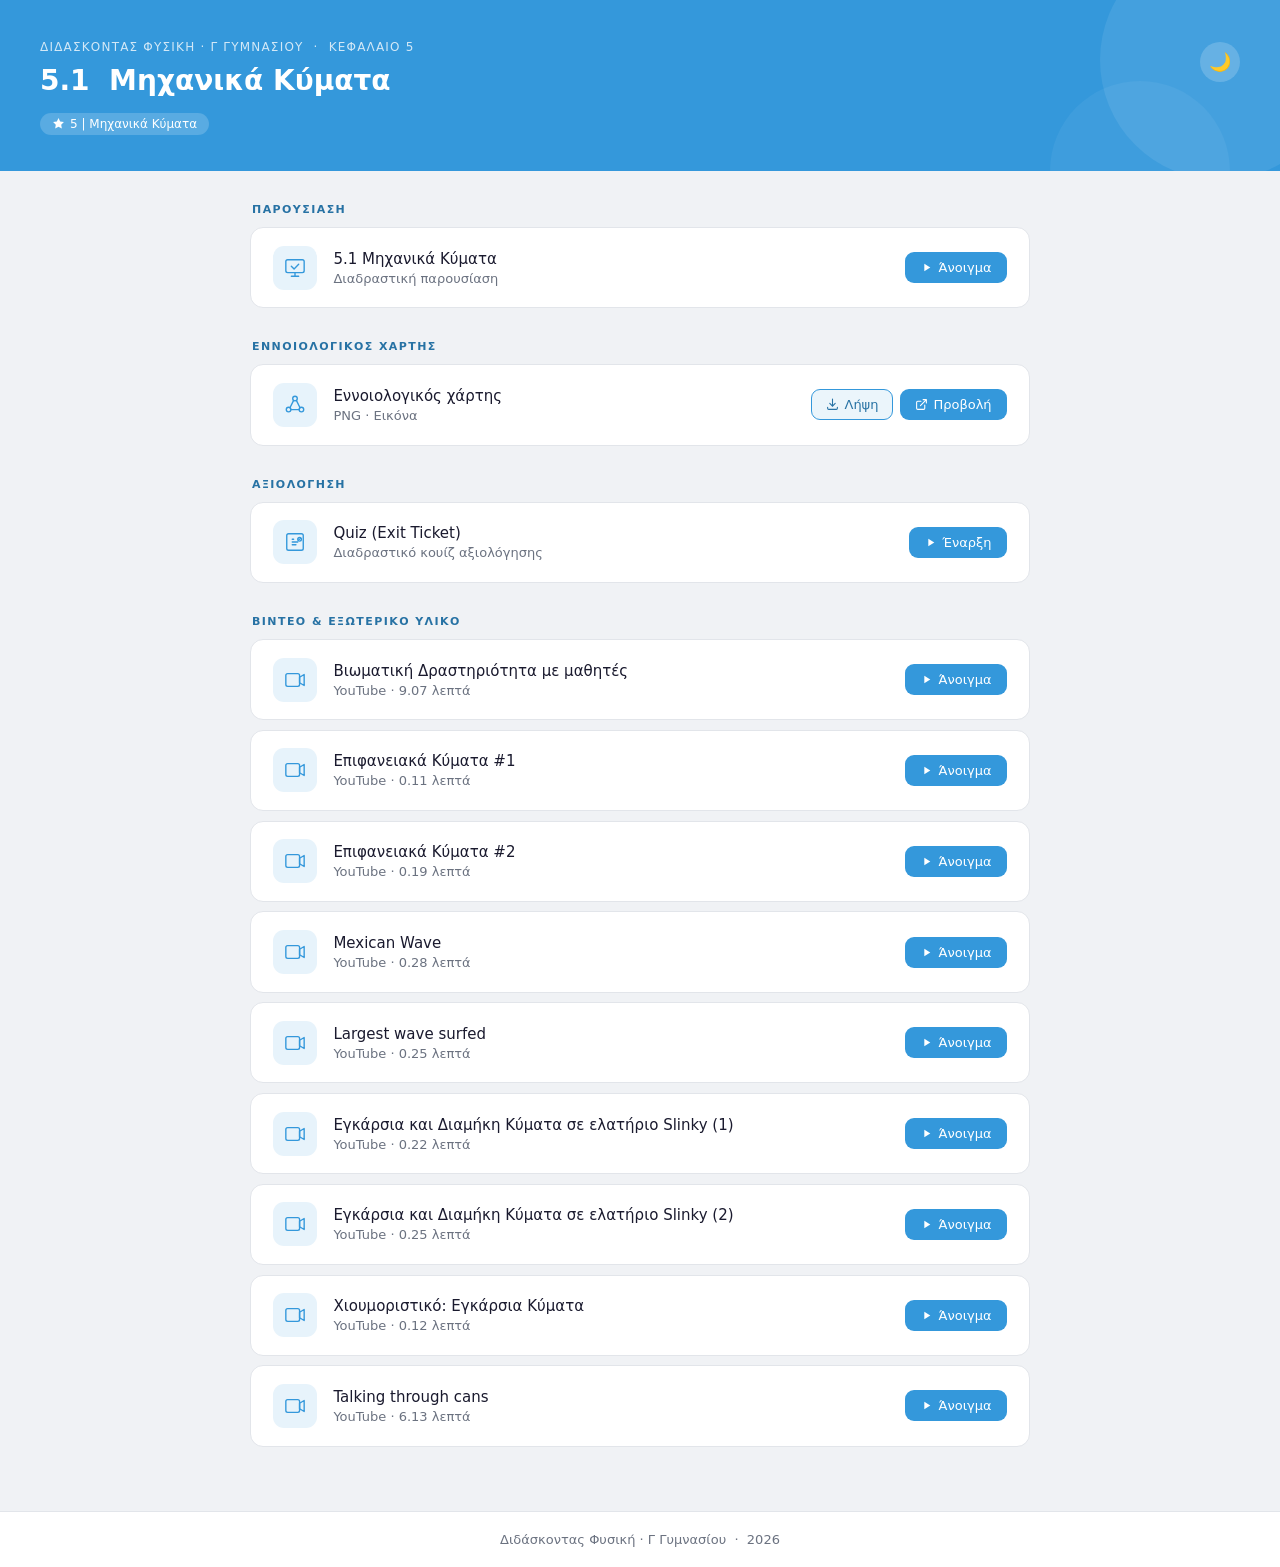
==== commit 646b2985: "added video: Talking though cans in 05-01" ====
--- a/05-chapter/05-01/index.html
+++ b/05-chapter/05-01/index.html
@@ -654,7 +654,30 @@
             Άνοιγμα
           </a>
         </div>
-      </li>     
+      </li>    
+      <li class="file-card">
+        <div class="file-icon">
+          <svg viewBox="0 0 24 24" fill="none">
+            <rect x="2" y="5" width="15" height="14" rx="2"
+                  stroke="var(--chapter-color)" stroke-width="1.5"/>
+            <path d="M17 9l5-3v12l-5-3V9z"
+                  stroke="var(--chapter-color)" stroke-width="1.5" stroke-linejoin="round"/>
+          </svg>
+        </div>
+        <div class="file-info">
+          <div class="file-name">Talking through cans</div>
+          <div class="file-desc">YouTube · 6.13 λεπτά</div>
+        </div>
+        <div class="file-actions">
+          <a href="https://youtube.com/shorts/dZkYGj3hBYo?feature=share" target="_blank" rel="noopener" class="btn btn-primary">
+            <svg viewBox="0 0 24 24" fill="currentColor" width="13" height="13">
+              <path d="M8 5v14l11-7z"/>
+            </svg>
+            Άνοιγμα
+          </a>
+        </div>
+      </li>    
+      
     </ul>
   </div>
 
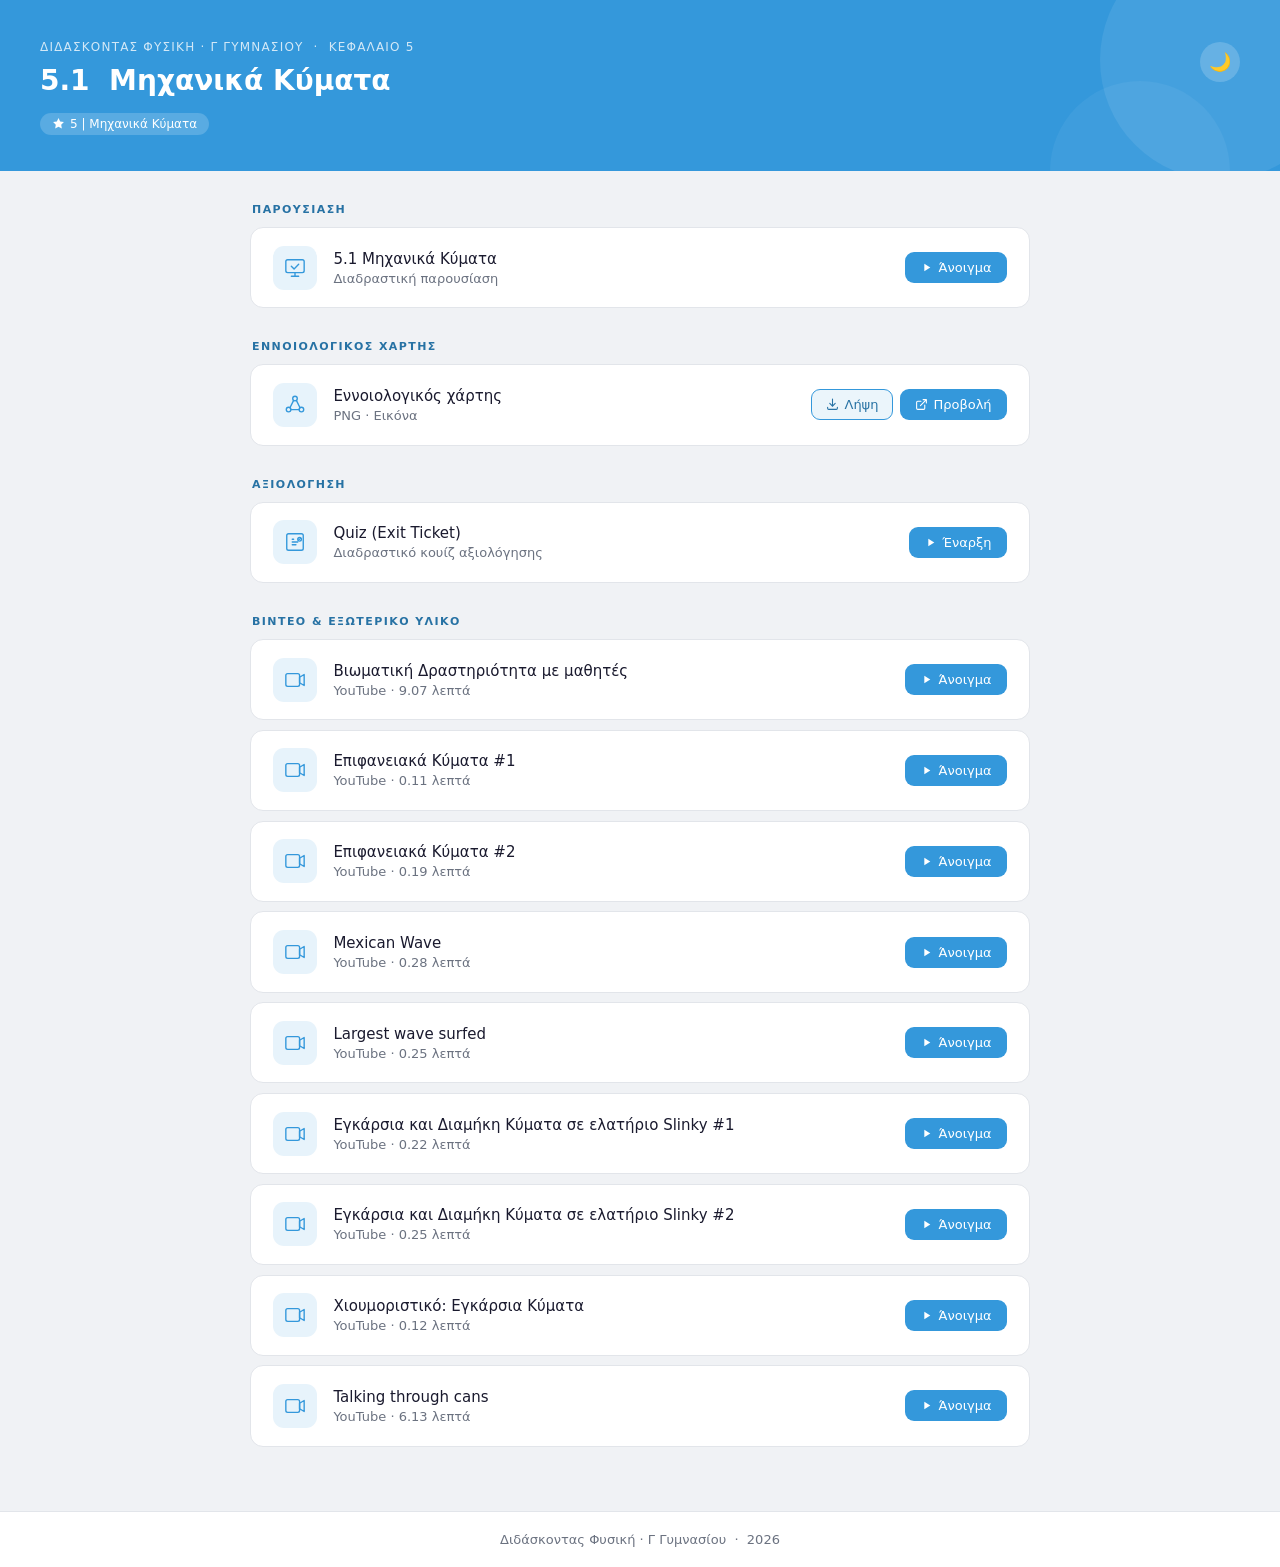
==== commit 493d24b2: "fixed typo in videos 05-01" ====
--- a/05-chapter/05-01/index.html
+++ b/05-chapter/05-01/index.html
@@ -597,7 +597,7 @@
           </svg>
         </div>
         <div class="file-info">
-          <div class="file-name">Εγκάρσια και Διαμήκη Κύματα σε ελατήριο Slinky (1)</div>
+          <div class="file-name">Εγκάρσια και Διαμήκη Κύματα σε ελατήριο Slinky #1</div>
           <div class="file-desc">YouTube · 0.22 λεπτά</div>
         </div>
         <div class="file-actions">
@@ -620,7 +620,7 @@
           </svg>
         </div>
         <div class="file-info">
-          <div class="file-name">Εγκάρσια και Διαμήκη Κύματα σε ελατήριο Slinky (2)</div>
+          <div class="file-name">Εγκάρσια και Διαμήκη Κύματα σε ελατήριο Slinky #2</div>
           <div class="file-desc">YouTube · 0.25 λεπτά</div>
         </div>
         <div class="file-actions">
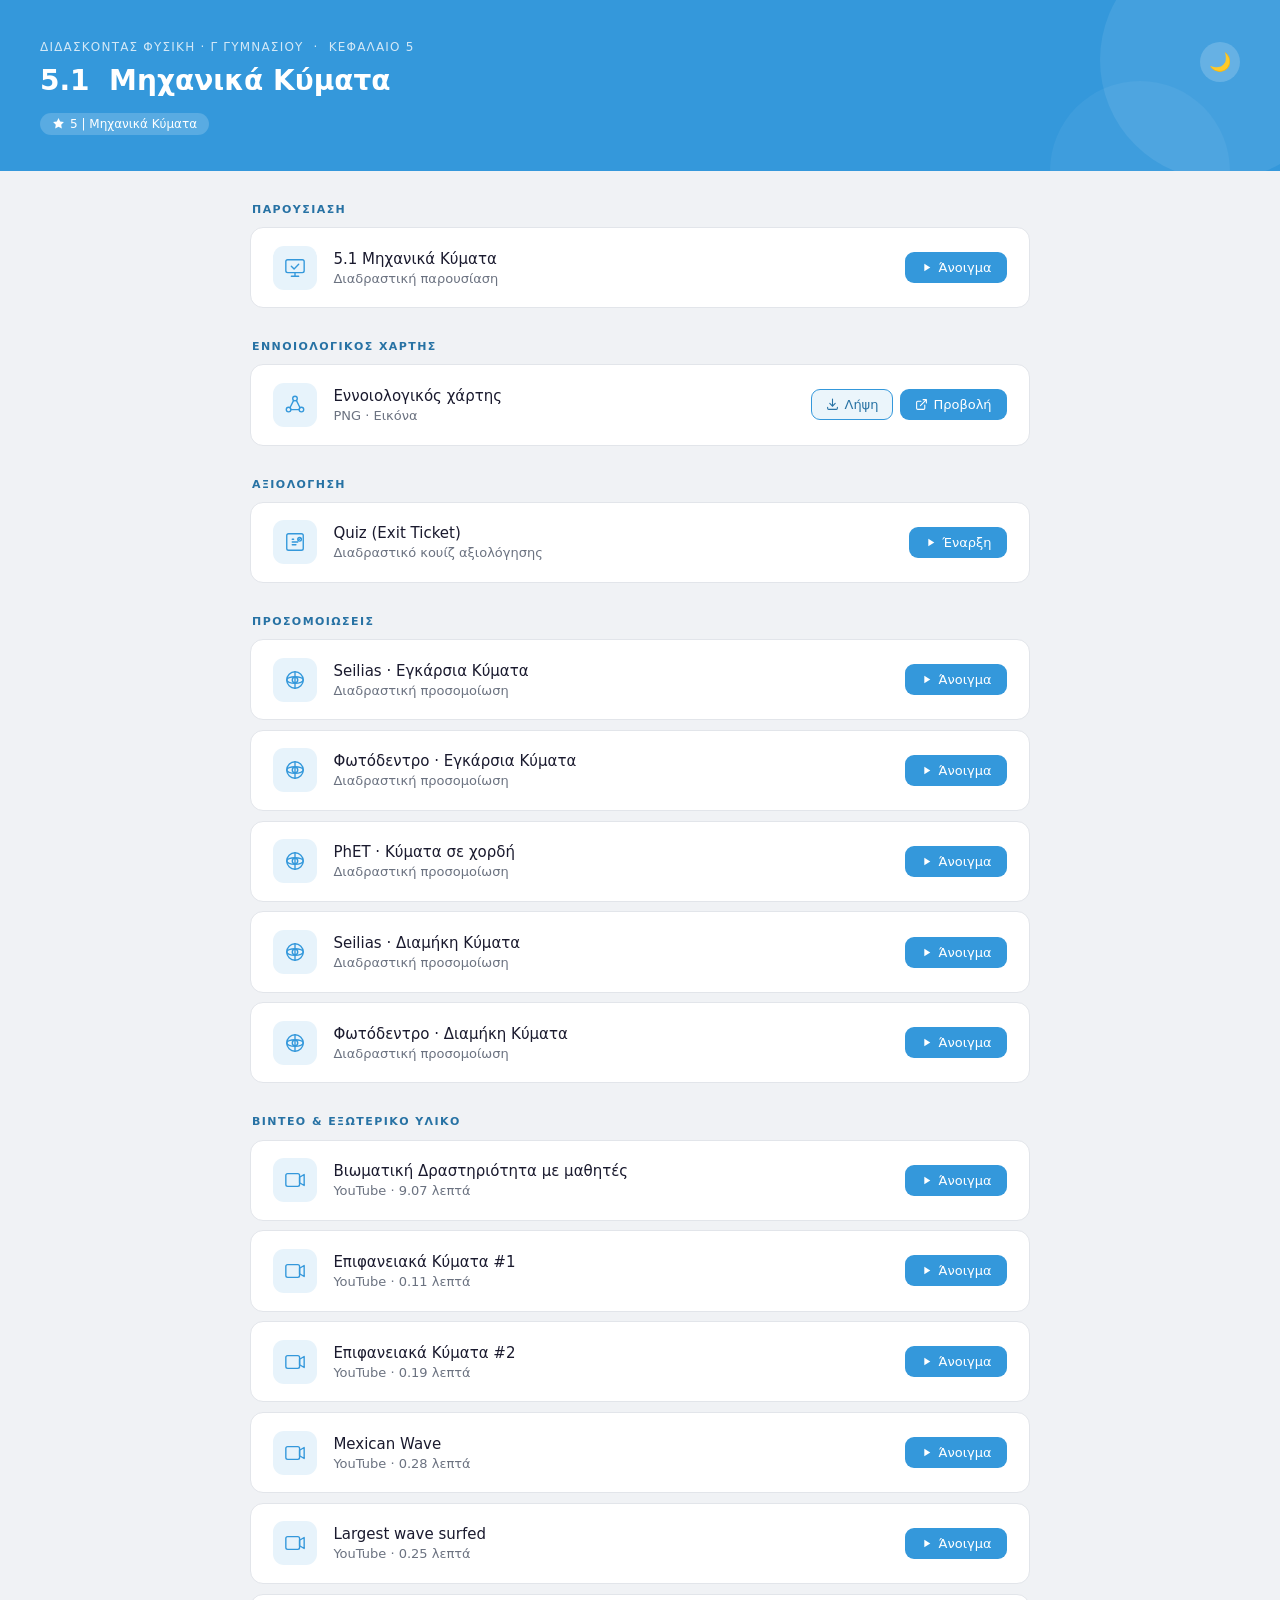
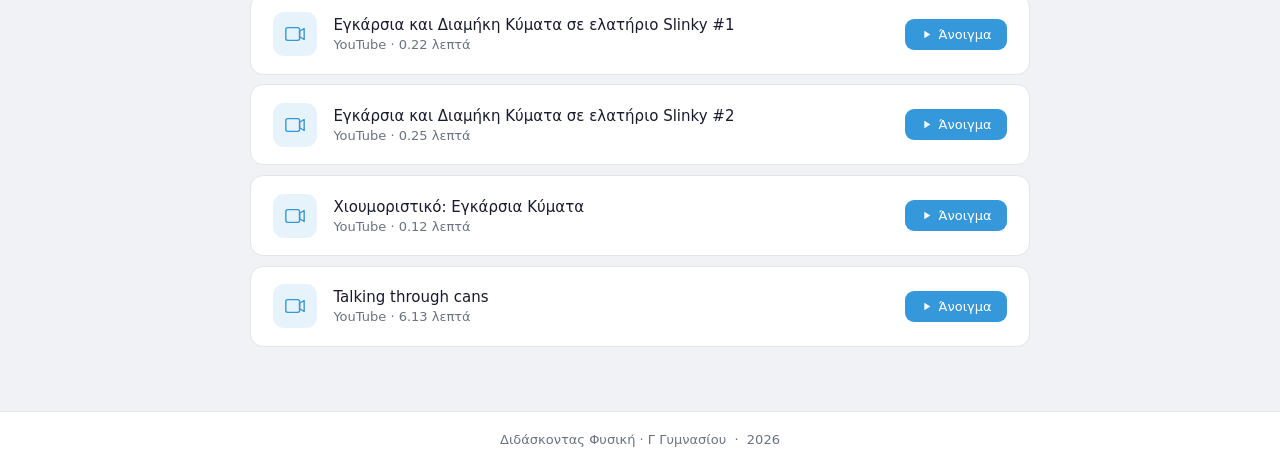
==== commit 8d9d7614: "- update template - added simulation section to 05-01" ====
--- a/05-chapter/05-01/index.html
+++ b/05-chapter/05-01/index.html
@@ -466,6 +466,152 @@
 
     </ul>
   </div>
+
+
+ <!-- ΠΡΟΣΟΜΟΙΩΣΕΙΣ -->
+<div class="section-group">
+  <div class="section-label">Προσομοιώσεις</div>
+  <ul class="file-list">
+
+    <li class="file-card">
+      <div class="file-icon">
+        <svg viewBox="0 0 24 24" fill="none">
+          <circle cx="12" cy="12" r="9"
+                  stroke="var(--chapter-color)" stroke-width="1.5"/>
+          <circle cx="12" cy="12" r="3"
+                  stroke="var(--chapter-color)" stroke-width="1.5"/>
+          <ellipse cx="12" cy="12" rx="9" ry="3.5"
+                   stroke="var(--chapter-color)" stroke-width="1.5"/>
+          <line x1="12" y1="3" x2="12" y2="21"
+                stroke="var(--chapter-color)" stroke-width="1.5" stroke-linecap="round"/>
+        </svg>
+      </div>
+      <div class="file-info">
+        <div class="file-name">Seilias · Εγκάρσια Κύματα</div>
+        <div class="file-desc">Διαδραστική προσομοίωση</div>
+      </div>
+      <div class="file-actions">
+        <a href="https://www.seilias.gr/images/stories/html5/transverseWaves.html"
+           target="_blank" rel="noopener" class="btn btn-primary">
+          <svg viewBox="0 0 24 24" fill="currentColor" width="13" height="13">
+            <path d="M8 5v14l11-7z"/>
+          </svg>
+          Άνοιγμα
+        </a>
+      </div>
+    </li>
+    <li class="file-card">
+      <div class="file-icon">
+        <svg viewBox="0 0 24 24" fill="none">
+          <circle cx="12" cy="12" r="9"
+                  stroke="var(--chapter-color)" stroke-width="1.5"/>
+          <circle cx="12" cy="12" r="3"
+                  stroke="var(--chapter-color)" stroke-width="1.5"/>
+          <ellipse cx="12" cy="12" rx="9" ry="3.5"
+                   stroke="var(--chapter-color)" stroke-width="1.5"/>
+          <line x1="12" y1="3" x2="12" y2="21"
+                stroke="var(--chapter-color)" stroke-width="1.5" stroke-linecap="round"/>
+        </svg>
+      </div>
+      <div class="file-info">
+        <div class="file-name">Φωτόδεντρο · Εγκάρσια Κύματα</div>
+        <div class="file-desc">Διαδραστική προσομοίωση</div>
+      </div>
+      <div class="file-actions">
+        <a href="https://photodentro.edu.gr/v/item/ds/8521/1666"
+           target="_blank" rel="noopener" class="btn btn-primary">
+          <svg viewBox="0 0 24 24" fill="currentColor" width="13" height="13">
+            <path d="M8 5v14l11-7z"/>
+          </svg>
+          Άνοιγμα
+        </a>
+      </div>
+    </li>
+        <li class="file-card">
+      <div class="file-icon">
+        <svg viewBox="0 0 24 24" fill="none">
+          <circle cx="12" cy="12" r="9"
+                  stroke="var(--chapter-color)" stroke-width="1.5"/>
+          <circle cx="12" cy="12" r="3"
+                  stroke="var(--chapter-color)" stroke-width="1.5"/>
+          <ellipse cx="12" cy="12" rx="9" ry="3.5"
+                   stroke="var(--chapter-color)" stroke-width="1.5"/>
+          <line x1="12" y1="3" x2="12" y2="21"
+                stroke="var(--chapter-color)" stroke-width="1.5" stroke-linecap="round"/>
+        </svg>
+      </div>
+      <div class="file-info">
+        <div class="file-name">PhET · Κύματα σε χορδή</div>
+        <div class="file-desc">Διαδραστική προσομοίωση</div>
+      </div>
+      <div class="file-actions">
+        <a href="https://phet.colorado.edu/sims/html/wave-on-a-string/latest/wave-on-a-string_all.html?locale=el"
+           target="_blank" rel="noopener" class="btn btn-primary">
+          <svg viewBox="0 0 24 24" fill="currentColor" width="13" height="13">
+            <path d="M8 5v14l11-7z"/>
+          </svg>
+          Άνοιγμα
+        </a>
+      </div>
+    </li>
+        <li class="file-card">
+      <div class="file-icon">
+        <svg viewBox="0 0 24 24" fill="none">
+          <circle cx="12" cy="12" r="9"
+                  stroke="var(--chapter-color)" stroke-width="1.5"/>
+          <circle cx="12" cy="12" r="3"
+                  stroke="var(--chapter-color)" stroke-width="1.5"/>
+          <ellipse cx="12" cy="12" rx="9" ry="3.5"
+                   stroke="var(--chapter-color)" stroke-width="1.5"/>
+          <line x1="12" y1="3" x2="12" y2="21"
+                stroke="var(--chapter-color)" stroke-width="1.5" stroke-linecap="round"/>
+        </svg>
+      </div>
+      <div class="file-info">
+        <div class="file-name">Seilias · Διαμήκη Κύματα</div>
+        <div class="file-desc">Διαδραστική προσομοίωση</div>
+      </div>
+      <div class="file-actions">
+        <a href="https://www.seilias.gr/images/stories/html5/longitudinalWaves.html"
+           target="_blank" rel="noopener" class="btn btn-primary">
+          <svg viewBox="0 0 24 24" fill="currentColor" width="13" height="13">
+            <path d="M8 5v14l11-7z"/>
+          </svg>
+          Άνοιγμα
+        </a>
+      </div>
+    </li>
+        <li class="file-card">
+      <div class="file-icon">
+        <svg viewBox="0 0 24 24" fill="none">
+          <circle cx="12" cy="12" r="9"
+                  stroke="var(--chapter-color)" stroke-width="1.5"/>
+          <circle cx="12" cy="12" r="3"
+                  stroke="var(--chapter-color)" stroke-width="1.5"/>
+          <ellipse cx="12" cy="12" rx="9" ry="3.5"
+                   stroke="var(--chapter-color)" stroke-width="1.5"/>
+          <line x1="12" y1="3" x2="12" y2="21"
+                stroke="var(--chapter-color)" stroke-width="1.5" stroke-linecap="round"/>
+        </svg>
+      </div>
+      <div class="file-info">
+        <div class="file-name">Φωτόδεντρο · Διαμήκη Κύματα</div>
+        <div class="file-desc">Διαδραστική προσομοίωση</div>
+      </div>
+      <div class="file-actions">
+        <a href="https://photodentro.edu.gr/v/item/ds/8521/1611"
+           target="_blank" rel="noopener" class="btn btn-primary">
+          <svg viewBox="0 0 24 24" fill="currentColor" width="13" height="13">
+            <path d="M8 5v14l11-7z"/>
+          </svg>
+          Άνοιγμα
+        </a>
+      </div>
+    </li>
+
+  </ul>
+</div> 
+
   
   <!-- ΒΙΝΤΕΟ / ΕΞΩΤΕΡΙΚΟ ΥΛΙΚΟ -->
   <div class="section-group">
